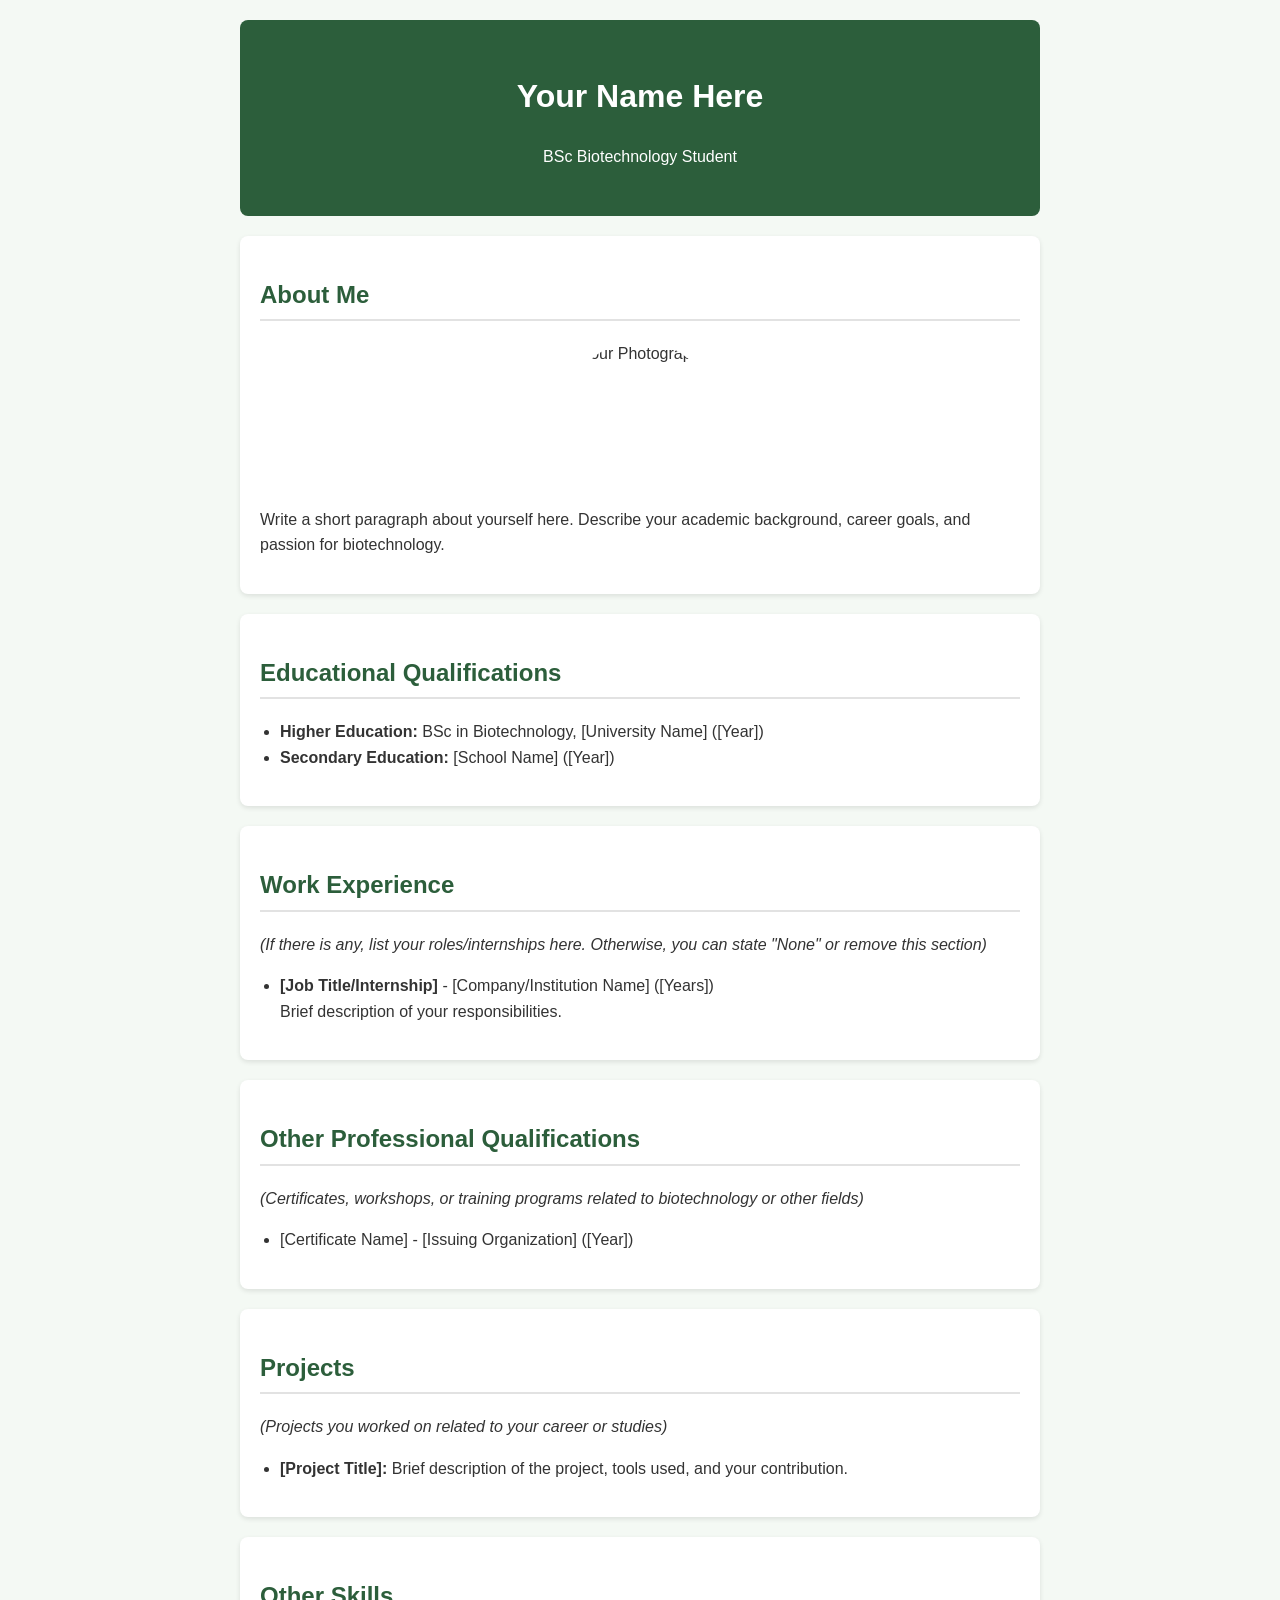
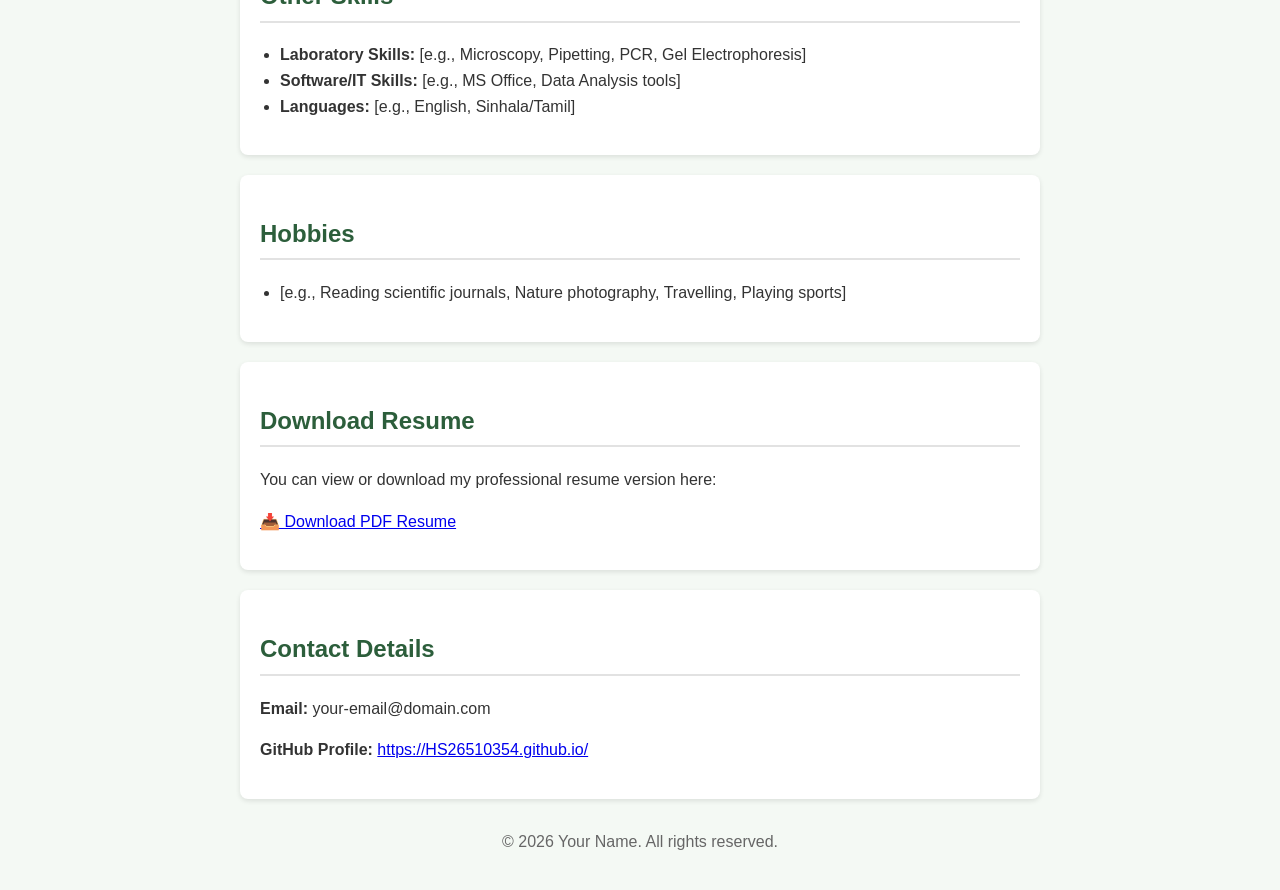
==== index 2 .html @ 44f52edd "Create index 2 .html" ====
<!DOCTYPE html>
<html lang="en">
<head>
    <meta charset="UTF-8">
    <meta name="viewport" content="width=device-width, initial-scale=1.0">
    <title>My E-Portfolio | BSc Biotechnology</title>
    <style>
        body {
            font-family: Arial, sans-serif;
            line-height: 1.6;
            color: #333;
            max-width: 800px;
            margin: 0 auto;
            padding: 20px;
            background-color: #f4f9f4;
        }
        header {
            background-color: #2c5e3b;
            color: white;
            padding: 30px;
            text-align: center;
            border-radius: 8px;
        }
        section {
            background: white;
            margin: 20px 0;
            padding: 20px;
            border-radius: 8px;
            box-shadow: 0 2px 5px rgba(0,0,0,0.1);
        }
        h2 {
            color: #2c5e3b;
            border-bottom: 2px solid #e2e2e2;
            padding-bottom: 5px;
        }
        .profile-img {
            width: 150px;
            height: 150px;
            border-radius: 50%;
            object-fit: cover;
            display: block;
            margin: 10px auto;
        }
        ul {
            padding-left: 20px;
        }
        .footer {
            text-align: center;
            margin-top: 30px;
            color: #666;
        }
    </style>
</head>
<body>

    <header>
        <h1>Your Name Here</h1>
        <p>BSc Biotechnology Student</p>
    </header>

    <section id="about">
        <h2>About Me</h2>
        <!-- ඔබේ ඡායාරූපය පහත රේඛාවෙන් එකතු කළ හැක (profile.jpg වෙනුවට ඔබේ පින්තූරයේ නම දමන්න) -->
        <img src="profile.jpg" alt="Your Photograph" class="profile-img">
        <p>Write a short paragraph about yourself here. Describe your academic background, career goals, and passion for biotechnology.</p>
    </section>

    <section id="education">
        <h2>Educational Qualifications</h2>
        <ul>
            <li><strong>Higher Education:</strong> BSc in Biotechnology, [University Name] ([Year])</li>
            <li><strong>Secondary Education:</strong> [School Name] ([Year])</li>
        </ul>
    </section>

    <section id="experience">
        <h2>Work Experience</h2>
        <p><em>(If there is any, list your roles/internships here. Otherwise, you can state "None" or remove this section)</em></p>
        <ul>
            <li><strong>[Job Title/Internship]</strong> - [Company/Institution Name] ([Years])<br>Brief description of your responsibilities.</li>
        </ul>
    </section>

    <section id="qualifications">
        <h2>Other Professional Qualifications</h2>
        <p><em>(Certificates, workshops, or training programs related to biotechnology or other fields)</em></p>
        <ul>
            <li>[Certificate Name] - [Issuing Organization] ([Year])</li>
        </ul>
    </section>

    <section id="projects">
        <h2>Projects</h2>
        <p><em>(Projects you worked on related to your career or studies)</em></p>
        <ul>
            <li><strong>[Project Title]:</strong> Brief description of the project, tools used, and your contribution.</li>
        </ul>
    </section>

    <section id="skills">
        <h2>Other Skills</h2>
        <ul>
            <li><strong>Laboratory Skills:</strong> [e.g., Microscopy, Pipetting, PCR, Gel Electrophoresis]</li>
            <li><strong>Software/IT Skills:</strong> [e.g., MS Office, Data Analysis tools]</li>
            <li><strong>Languages:</strong> [e.g., English, Sinhala/Tamil]</li>
        </ul>
    </section>

    <section id="hobbies">
        <h2>Hobbies</h2>
        <ul>
            <li>[e.g., Reading scientific journals, Nature photography, Travelling, Playing sports]</li>
        </ul>
    </section>

    <section id="resume">
        <h2>Download Resume</h2>
        <p>You can view or download my professional resume version here:</p>
        <p><a href="your-resume.pdf" target="_blank">📥 Download PDF Resume</a></p>
    </section>

    <section id="contact">
        <h2>Contact Details</h2>
        <p><strong>Email:</strong> your-email@domain.com</p>
        <p><strong>GitHub Profile:</strong> <a href="https://HS26510354.github.io/">https://HS26510354.github.io/</a></p>
    </section>

    <div class="footer">
        <p>&copy; 2026 Your Name. All rights reserved.</p>
    </div>

</body>
</html>
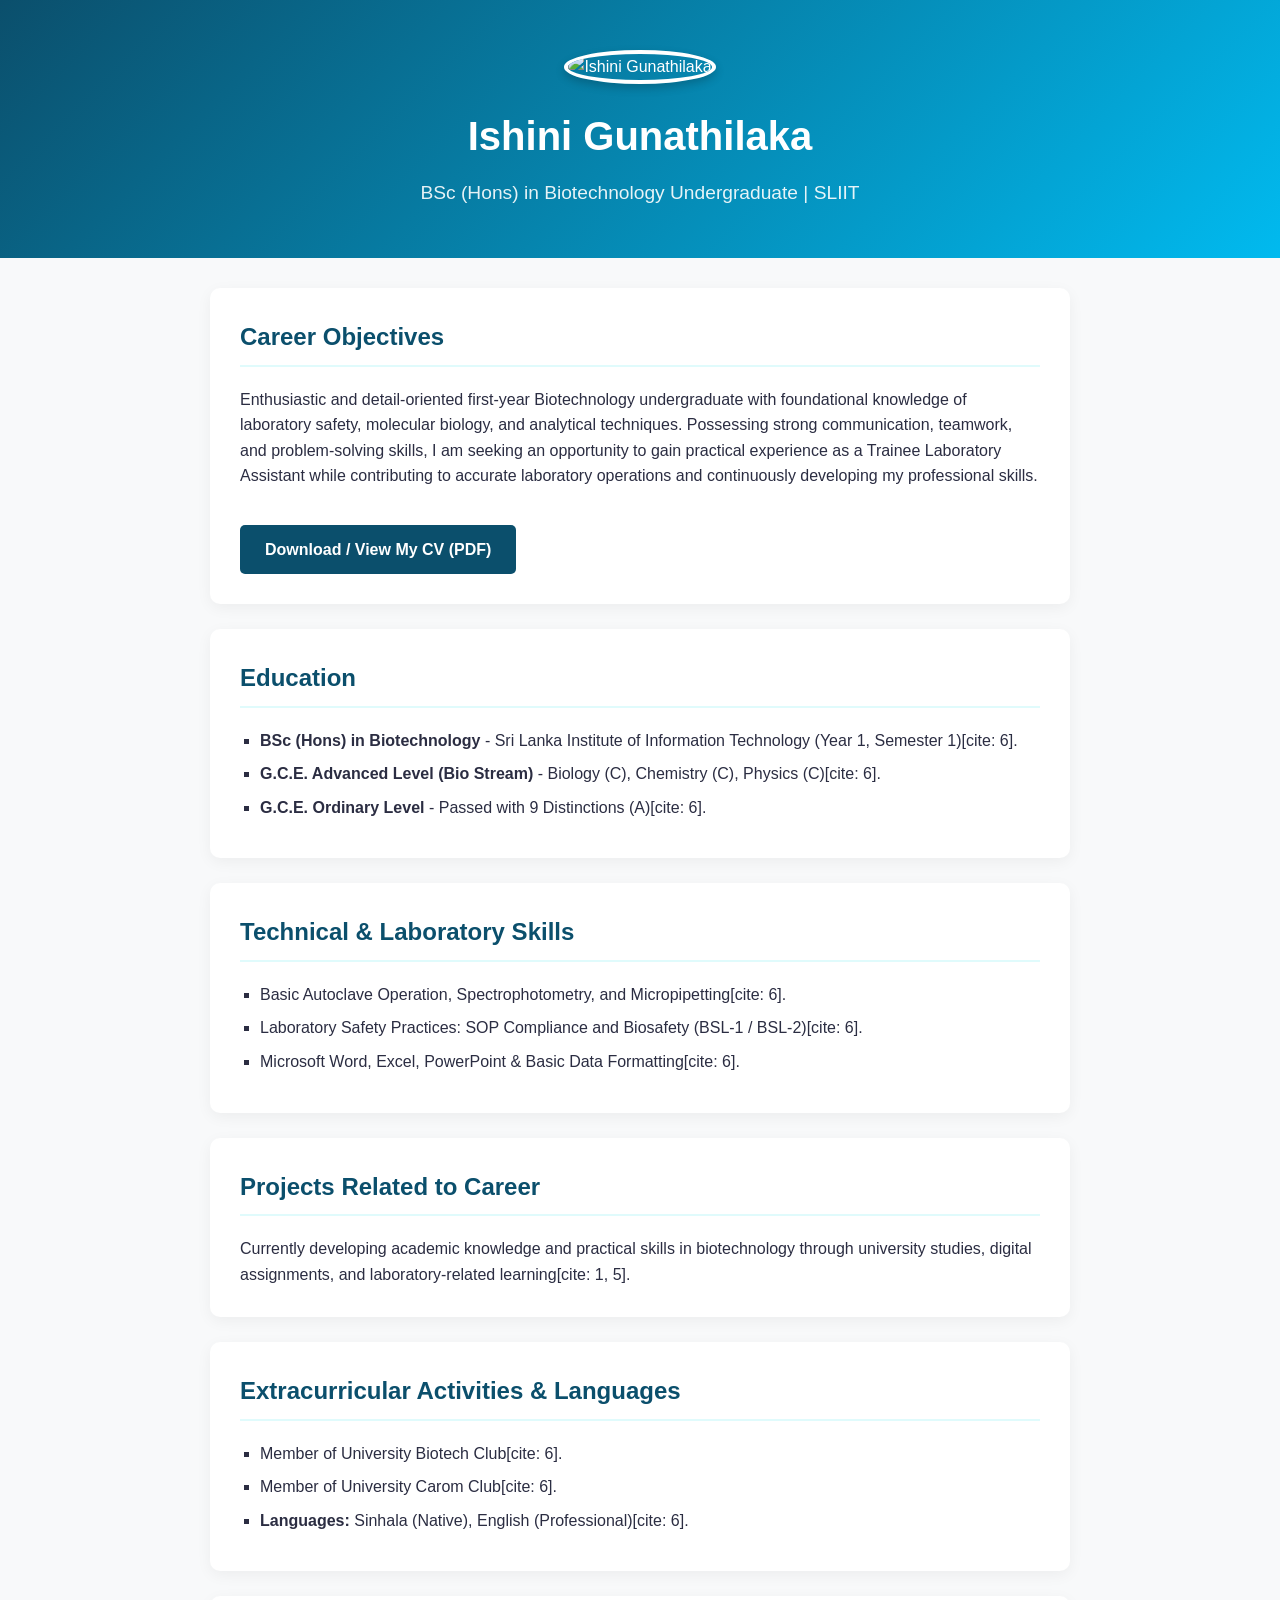
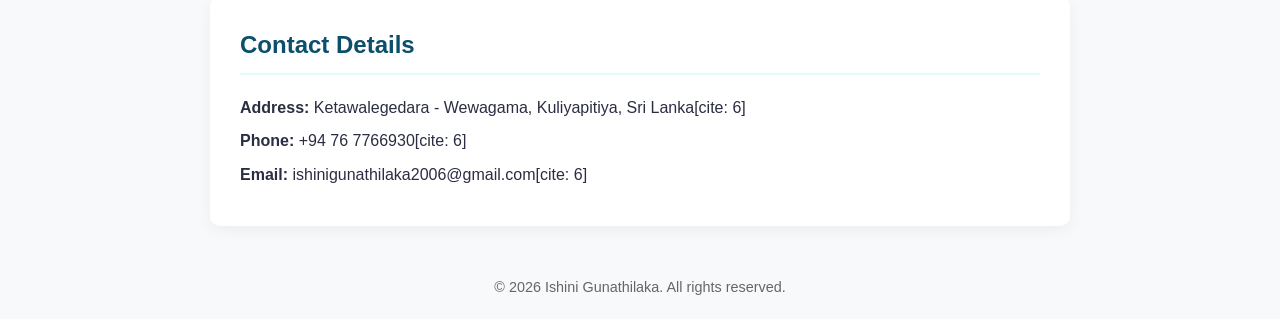
==== commit eabfa1c5: "Revise E-Portfolio content and styling Updated the title and header information, added new sections " ====
--- a/index 2 .html
+++ b/index 2 .html
@@ -3,131 +3,167 @@
 <head>
     <meta charset="UTF-8">
     <meta name="viewport" content="width=device-width, initial-scale=1.0">
-    <title>My E-Portfolio | BSc Biotechnology</title>
+    <title>Ishini Gunathilaka - E-Portfolio</title>
     <style>
+        :root {
+            --primary-color: #0b4f6c;
+            --secondary-color: #01baef;
+            --dark-color: #2b2d42;
+            --light-color: #f8f9fa;
+            --accent-color: #e0fbfc;
+        }
+        * {
+            margin: 0;
+            padding: 0;
+            box-sizing: border-box;
+            font-family: 'Segoe UI', Tahoma, Geneva, Verdana, sans-serif;
+        }
         body {
-            font-family: Arial, sans-serif;
+            background-color: var(--light-color);
+            color: var(--dark-color);
             line-height: 1.6;
-            color: #333;
-            max-width: 800px;
-            margin: 0 auto;
-            padding: 20px;
-            background-color: #f4f9f4;
         }
         header {
-            background-color: #2c5e3b;
+            background: linear-gradient(135deg, var(--primary-color), var(--secondary-color));
             color: white;
-            padding: 30px;
             text-align: center;
-            border-radius: 8px;
-        }
-        section {
-            background: white;
-            margin: 20px 0;
-            padding: 20px;
-            border-radius: 8px;
-            box-shadow: 0 2px 5px rgba(0,0,0,0.1);
-        }
-        h2 {
-            color: #2c5e3b;
-            border-bottom: 2px solid #e2e2e2;
-            padding-bottom: 5px;
+            padding: 50px 20px;
         }
         .profile-img {
             width: 150px;
             height: 150px;
             border-radius: 50%;
             object-fit: cover;
-            display: block;
-            margin: 10px auto;
+            border: 4px solid white;
+            box-shadow: 0 4px 10px rgba(0,0,0,0.2);
+            margin-bottom: 20px;
+        }
+        header h1 {
+            font-size: 2.5rem;
+            margin-bottom: 10px;
+        }
+        header p {
+            font-size: 1.2rem;
+            opacity: 0.9;
+        }
+        .container {
+            max-width: 900px;
+            margin: 30px auto;
+            padding: 0 20px;
+        }
+        section {
+            background: white;
+            margin-bottom: 25px;
+            padding: 30px;
+            border-radius: 10px;
+            box-shadow: 0 4px 15px rgba(0,0,0,0.05);
+        }
+        h2 {
+            color: var(--primary-color);
+            border-bottom: 2px solid var(--accent-color);
+            padding-bottom: 8px;
+            margin-bottom: 20px;
+            font-size: 1.5rem;
+        }
+        .btn {
+            display: inline-block;
+            padding: 12px 25px;
+            background-color: var(--primary-color);
+            color: white;
+            text-decoration: none;
+            border-radius: 5px;
+            font-weight: bold;
+            transition: background 0.3s ease;
+            margin-top: 10px;
+        }
+        .btn:hover {
+            background-color: var(--secondary-color);
         }
         ul {
-            padding-left: 20px;
+            list-style-type: square;
+            margin-left: 20px;
         }
-        .footer {
+        li {
+            margin-bottom: 8px;
+        }
+        .contact-info p {
+            margin-bottom: 8px;
+        }
+        footer {
             text-align: center;
-            margin-top: 30px;
+            padding: 20px;
             color: #666;
+            font-size: 0.9rem;
         }
     </style>
 </head>
 <body>
 
     <header>
-        <h1>Your Name Here</h1>
-        <p>BSc Biotechnology Student</p>
+        <img src="profile.jpg" alt="Ishini Gunathilaka" class="profile-img">
+        <h1>Ishini Gunathilaka</h1>
+        <p>BSc (Hons) in Biotechnology Undergraduate | SLIIT</p>
     </header>
 
-    <section id="about">
-        <h2>About Me</h2>
-        <!-- ඔබේ ඡායාරූපය පහත රේඛාවෙන් එකතු කළ හැක (profile.jpg වෙනුවට ඔබේ පින්තූරයේ නම දමන්න) -->
-        <img src="profile.jpg" alt="Your Photograph" class="profile-img">
-        <p>Write a short paragraph about yourself here. Describe your academic background, career goals, and passion for biotechnology.</p>
-    </section>
+    <div class="container">
+        
+        <!-- Career Objective -->
+        <section>
+            <h2>Career Objectives</h2>
+            <p>Enthusiastic and detail-oriented first-year Biotechnology undergraduate with foundational knowledge of laboratory safety, molecular biology, and analytical techniques. Possessing strong communication, teamwork, and problem-solving skills, I am seeking an opportunity to gain practical experience as a Trainee Laboratory Assistant while contributing to accurate laboratory operations and continuously developing my professional skills.</p>
+            <br>
+            <a href="Ishini_CV.pdf" target="_blank" download class="btn">Download / View My CV (PDF)</a>
+        </section>
 
-    <section id="education">
-        <h2>Educational Qualifications</h2>
-        <ul>
-            <li><strong>Higher Education:</strong> BSc in Biotechnology, [University Name] ([Year])</li>
-            <li><strong>Secondary Education:</strong> [School Name] ([Year])</li>
-        </ul>
-    </section>
+        <!-- Education -->
+        <section>
+            <h2>Education</h2>
+            <ul>
+                <li><strong>BSc (Hons) in Biotechnology</strong> - Sri Lanka Institute of Information Technology (Year 1, Semester 1)[cite: 6].</li>
+                <li><strong>G.C.E. Advanced Level (Bio Stream)</strong> - Biology (C), Chemistry (C), Physics (C)[cite: 6].</li>
+                <li><strong>G.C.E. Ordinary Level</strong> - Passed with 9 Distinctions (A)[cite: 6].</li>
+            </ul>
+        </section>
 
-    <section id="experience">
-        <h2>Work Experience</h2>
-        <p><em>(If there is any, list your roles/internships here. Otherwise, you can state "None" or remove this section)</em></p>
-        <ul>
-            <li><strong>[Job Title/Internship]</strong> - [Company/Institution Name] ([Years])<br>Brief description of your responsibilities.</li>
-        </ul>
-    </section>
+        <!-- Technical and Laboratory Skills -->
+        <section>
+            <h2>Technical & Laboratory Skills</h2>
+            <ul>
+                <li>Basic Autoclave Operation, Spectrophotometry, and Micropipetting[cite: 6].</li>
+                <li>Laboratory Safety Practices: SOP Compliance and Biosafety (BSL-1 / BSL-2)[cite: 6].</li>
+                <li>Microsoft Word, Excel, PowerPoint & Basic Data Formatting[cite: 6].</li>
+            </ul>
+        </section>
 
-    <section id="qualifications">
-        <h2>Other Professional Qualifications</h2>
-        <p><em>(Certificates, workshops, or training programs related to biotechnology or other fields)</em></p>
-        <ul>
-            <li>[Certificate Name] - [Issuing Organization] ([Year])</li>
-        </ul>
-    </section>
+        <!-- Projects & Career Focus -->
+        <section>
+            <h2>Projects Related to Career</h2>
+            <p>Currently developing academic knowledge and practical skills in biotechnology through university studies, digital assignments, and laboratory-related learning[cite: 1, 5].</p>
+        </section>
 
-    <section id="projects">
-        <h2>Projects</h2>
-        <p><em>(Projects you worked on related to your career or studies)</em></p>
-        <ul>
-            <li><strong>[Project Title]:</strong> Brief description of the project, tools used, and your contribution.</li>
-        </ul>
-    </section>
+        <!-- Extracurricular Activities & Languages -->
+        <section>
+            <h2>Extracurricular Activities & Languages</h2>
+            <ul>
+                <li>Member of University Biotech Club[cite: 6].</li>
+                <li>Member of University Carom Club[cite: 6].</li>
+                <li><strong>Languages:</strong> Sinhala (Native), English (Professional)[cite: 6].</li>
+            </ul>
+        </section>
 
-    <section id="skills">
-        <h2>Other Skills</h2>
-        <ul>
-            <li><strong>Laboratory Skills:</strong> [e.g., Microscopy, Pipetting, PCR, Gel Electrophoresis]</li>
-            <li><strong>Software/IT Skills:</strong> [e.g., MS Office, Data Analysis tools]</li>
-            <li><strong>Languages:</strong> [e.g., English, Sinhala/Tamil]</li>
-        </ul>
-    </section>
+        <!-- Contact Details -->
+        <section class="contact-info">
+            <h2>Contact Details</h2>
+            <p><strong>Address:</strong> Ketawalegedara - Wewagama, Kuliyapitiya, Sri Lanka[cite: 6]</p>
+            <p><strong>Phone:</strong> +94 76 7766930[cite: 6]</p>
+            <p><strong>Email:</strong> ishinigunathilaka2006@gmail.com[cite: 6]</p>
+        </section>
 
-    <section id="hobbies">
-        <h2>Hobbies</h2>
-        <ul>
-            <li>[e.g., Reading scientific journals, Nature photography, Travelling, Playing sports]</li>
-        </ul>
-    </section>
+    </div>
 
-    <section id="resume">
-        <h2>Download Resume</h2>
-        <p>You can view or download my professional resume version here:</p>
-        <p><a href="your-resume.pdf" target="_blank">📥 Download PDF Resume</a></p>
-    </section>
-
-    <section id="contact">
-        <h2>Contact Details</h2>
-        <p><strong>Email:</strong> your-email@domain.com</p>
-        <p><strong>GitHub Profile:</strong> <a href="https://HS26510354.github.io/">https://HS26510354.github.io/</a></p>
-    </section>
-
-    <div class="footer">
-        <p>&copy; 2026 Your Name. All rights reserved.</p>
-    </div>
+    <footer>
+        <p>&copy; 2026 Ishini Gunathilaka. All rights reserved.</p>
+    </footer>
 
 </body>
 </html>
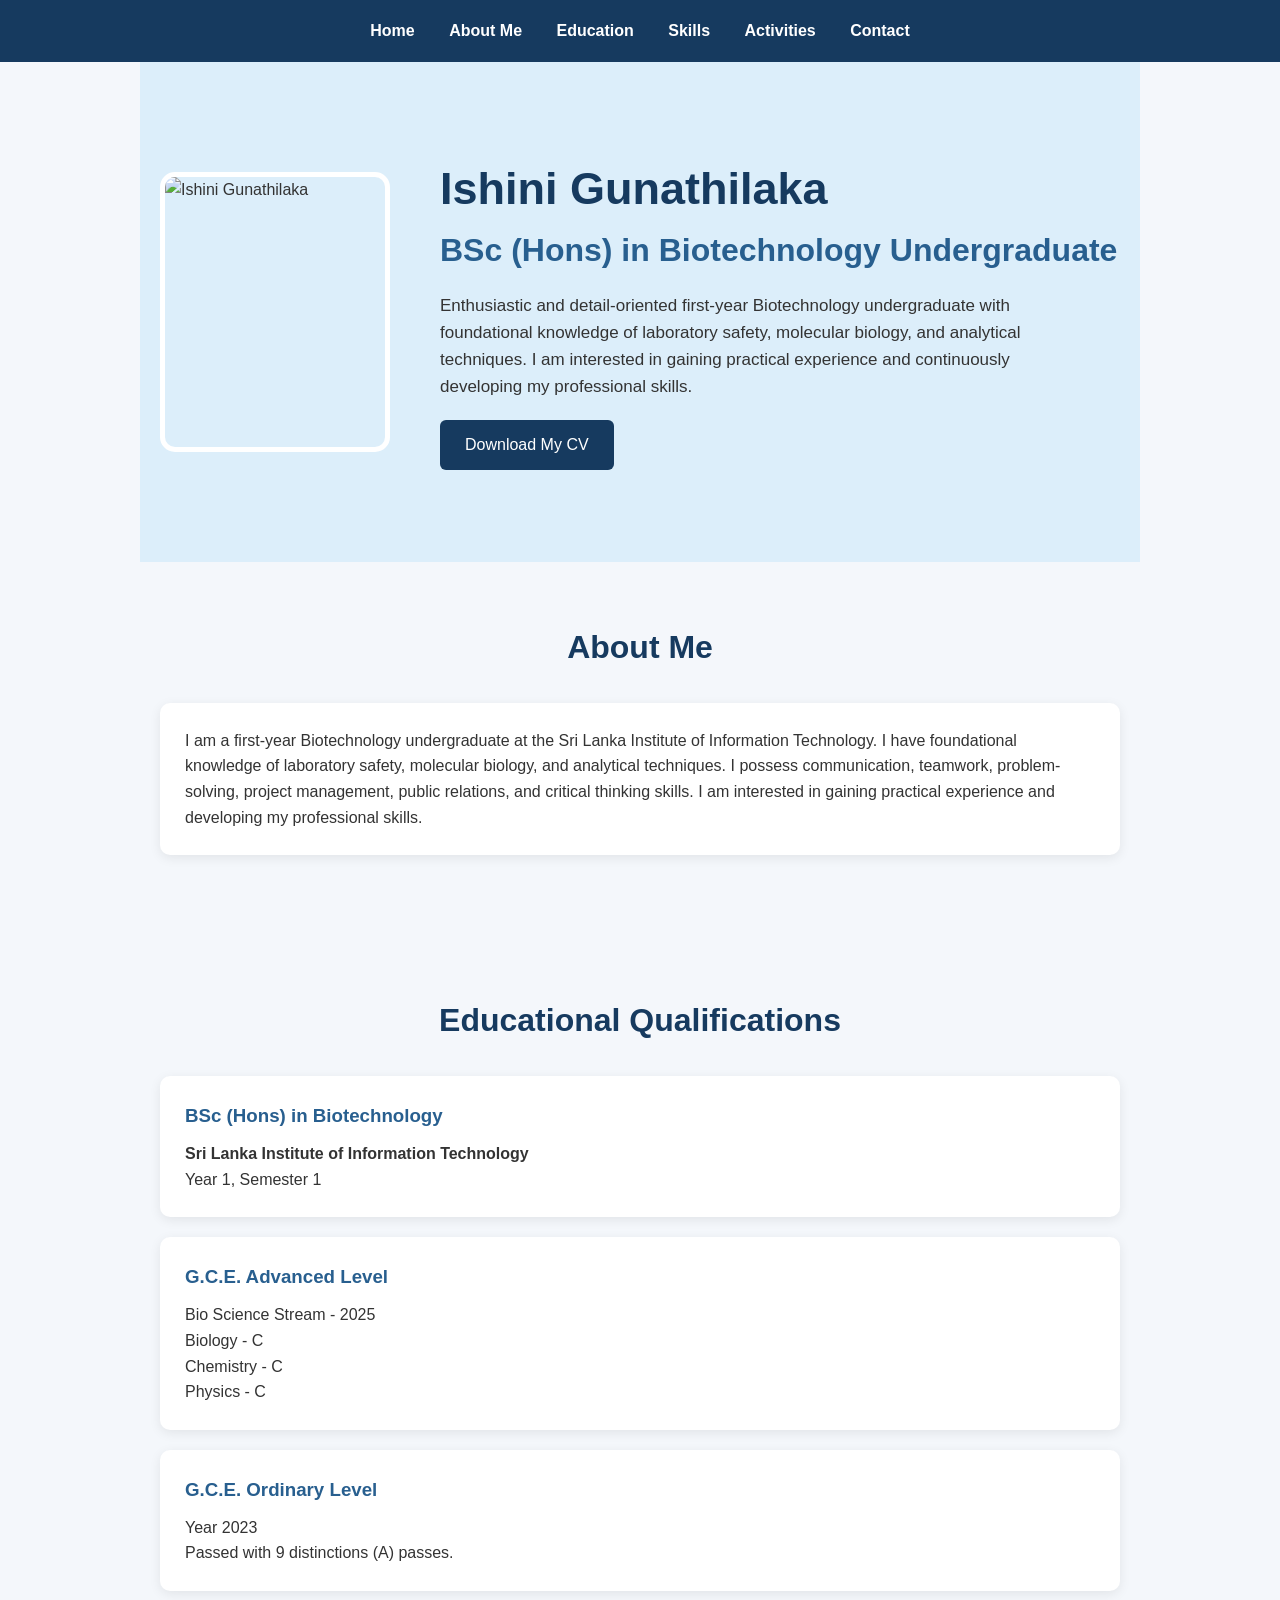
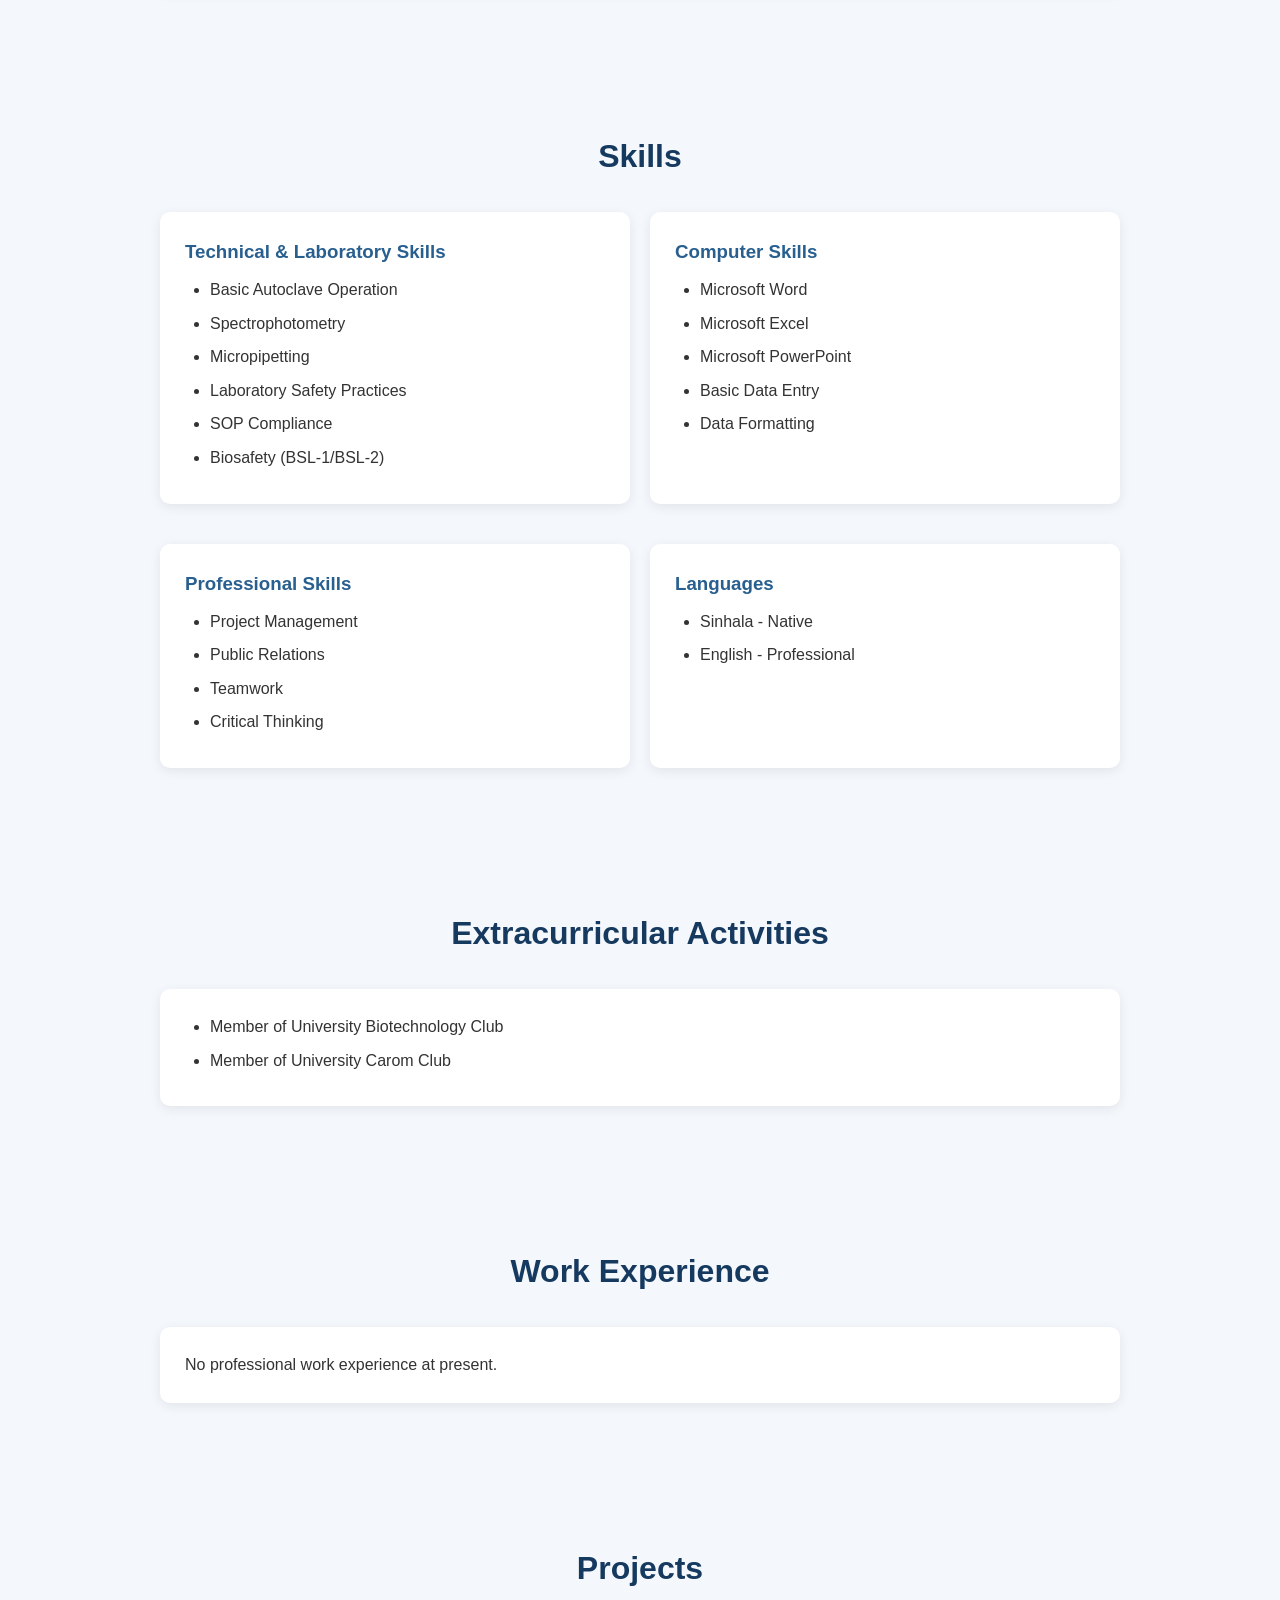
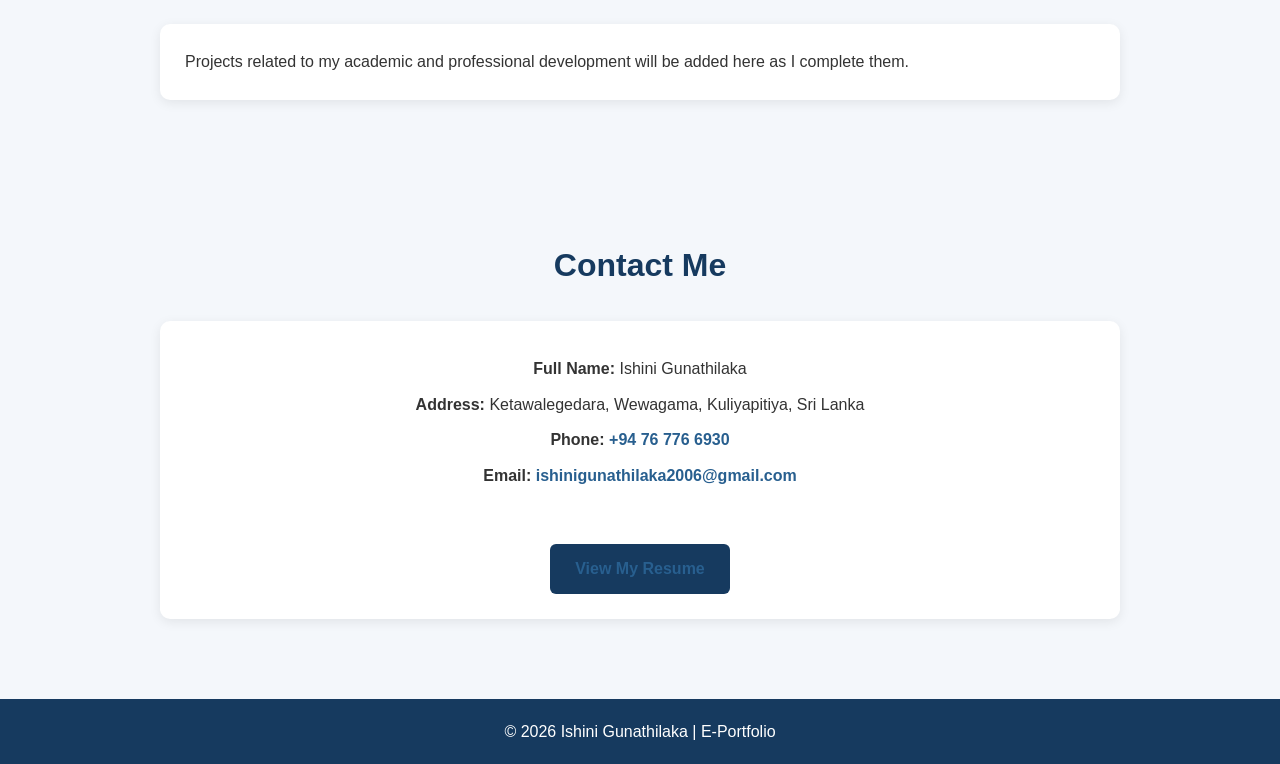
==== commit cae8dcdb: "Update index 2 .html" ====
--- a/index 2 .html
+++ b/index 2 .html
@@ -1,169 +1,622 @@
 <!DOCTYPE html>
 <html lang="en">
+
 <head>
     <meta charset="UTF-8">
     <meta name="viewport" content="width=device-width, initial-scale=1.0">
-    <title>Ishini Gunathilaka - E-Portfolio</title>
+
+    <title>Ishini Gunathilaka | E-Portfolio</title>
+
     <style>
-        :root {
-            --primary-color: #0b4f6c;
-            --secondary-color: #01baef;
-            --dark-color: #2b2d42;
-            --light-color: #f8f9fa;
-            --accent-color: #e0fbfc;
-        }
+
         * {
             margin: 0;
             padding: 0;
             box-sizing: border-box;
-            font-family: 'Segoe UI', Tahoma, Geneva, Verdana, sans-serif;
-        }
+            font-family: Arial, sans-serif;
+        }
+
+        html {
+            scroll-behavior: smooth;
+        }
+
         body {
-            background-color: var(--light-color);
-            color: var(--dark-color);
+            background-color: #f4f7fb;
+            color: #333;
             line-height: 1.6;
         }
-        header {
-            background: linear-gradient(135deg, var(--primary-color), var(--secondary-color));
+
+        /* Navigation Bar */
+
+        nav {
+            background-color: #163a5f;
+            padding: 18px;
+            text-align: center;
+            position: sticky;
+            top: 0;
+        }
+
+        nav a {
+            color: white;
+            text-decoration: none;
+            margin: 0 15px;
+            font-weight: bold;
+        }
+
+        nav a:hover {
+            color: #9ed8ff;
+        }
+
+        /* Home Section */
+
+        #home {
+            background-color: #dceefa;
+            min-height: 500px;
+            display: flex;
+            justify-content: center;
+            align-items: center;
+            padding: 50px 20px;
+        }
+
+        .home-container {
+            max-width: 1000px;
+            width: 100%;
+            display: flex;
+            align-items: center;
+            gap: 50px;
+        }
+
+        .profile-image {
+            width: 230px;
+            height: 280px;
+            object-fit: cover;
+            border-radius: 15px;
+            border: 5px solid white;
+        }
+
+        .home-text h1 {
+            font-size: 45px;
+            color: #163a5f;
+        }
+
+        .home-text h2 {
+            color: #285f8f;
+            margin-bottom: 15px;
+        }
+
+        .home-text p {
+            font-size: 17px;
+            max-width: 600px;
+        }
+
+        .cv-button {
+            display: inline-block;
+            margin-top: 20px;
+            padding: 12px 25px;
+            background-color: #163a5f;
+            color: white;
+            text-decoration: none;
+            border-radius: 6px;
+        }
+
+        .cv-button:hover {
+            background-color: #285f8f;
+        }
+
+        /* Common Sections */
+
+        section {
+            max-width: 1000px;
+            margin: auto;
+            padding: 60px 20px;
+        }
+
+        section h2 {
+            text-align: center;
+            color: #163a5f;
+            font-size: 32px;
+            margin-bottom: 30px;
+        }
+
+        .card {
+            background-color: white;
+            padding: 25px;
+            margin-bottom: 20px;
+            border-radius: 10px;
+            box-shadow: 0 3px 12px rgba(0,0,0,0.08);
+        }
+
+        .card h3 {
+            color: #285f8f;
+            margin-bottom: 10px;
+        }
+
+        /* Skills */
+
+        .skills-container {
+            display: grid;
+            grid-template-columns: 1fr 1fr;
+            gap: 20px;
+        }
+
+        ul {
+            padding-left: 25px;
+        }
+
+        li {
+            margin-bottom: 8px;
+        }
+
+        /* Contact */
+
+        .contact {
+            text-align: center;
+        }
+
+        .contact p {
+            margin: 10px;
+        }
+
+        .contact a {
+            color: #285f8f;
+            text-decoration: none;
+            font-weight: bold;
+        }
+
+        /* Footer */
+
+        footer {
+            background-color: #163a5f;
             color: white;
             text-align: center;
-            padding: 50px 20px;
-        }
-        .profile-img {
-            width: 150px;
-            height: 150px;
-            border-radius: 50%;
-            object-fit: cover;
-            border: 4px solid white;
-            box-shadow: 0 4px 10px rgba(0,0,0,0.2);
-            margin-bottom: 20px;
-        }
-        header h1 {
-            font-size: 2.5rem;
-            margin-bottom: 10px;
-        }
-        header p {
-            font-size: 1.2rem;
-            opacity: 0.9;
-        }
-        .container {
-            max-width: 900px;
-            margin: 30px auto;
-            padding: 0 20px;
-        }
-        section {
-            background: white;
-            margin-bottom: 25px;
-            padding: 30px;
-            border-radius: 10px;
-            box-shadow: 0 4px 15px rgba(0,0,0,0.05);
-        }
-        h2 {
-            color: var(--primary-color);
-            border-bottom: 2px solid var(--accent-color);
-            padding-bottom: 8px;
-            margin-bottom: 20px;
-            font-size: 1.5rem;
-        }
-        .btn {
-            display: inline-block;
-            padding: 12px 25px;
-            background-color: var(--primary-color);
-            color: white;
-            text-decoration: none;
-            border-radius: 5px;
-            font-weight: bold;
-            transition: background 0.3s ease;
-            margin-top: 10px;
-        }
-        .btn:hover {
-            background-color: var(--secondary-color);
-        }
-        ul {
-            list-style-type: square;
-            margin-left: 20px;
-        }
-        li {
-            margin-bottom: 8px;
-        }
-        .contact-info p {
-            margin-bottom: 8px;
-        }
-        footer {
-            text-align: center;
             padding: 20px;
-            color: #666;
-            font-size: 0.9rem;
-        }
+        }
+
+        /* Mobile */
+
+        @media screen and (max-width: 700px) {
+
+            .home-container {
+                flex-direction: column;
+                text-align: center;
+            }
+
+            .home-text h1 {
+                font-size: 35px;
+            }
+
+            .skills-container {
+                grid-template-columns: 1fr;
+            }
+
+            nav a {
+                display: inline-block;
+                margin: 5px;
+            }
+        }
+
     </style>
 </head>
+
+
 <body>
 
-    <header>
-        <img src="profile.jpg" alt="Ishini Gunathilaka" class="profile-img">
-        <h1>Ishini Gunathilaka</h1>
-        <p>BSc (Hons) in Biotechnology Undergraduate | SLIIT</p>
-    </header>
-
-    <div class="container">
-        
-        <!-- Career Objective -->
-        <section>
-            <h2>Career Objectives</h2>
-            <p>Enthusiastic and detail-oriented first-year Biotechnology undergraduate with foundational knowledge of laboratory safety, molecular biology, and analytical techniques. Possessing strong communication, teamwork, and problem-solving skills, I am seeking an opportunity to gain practical experience as a Trainee Laboratory Assistant while contributing to accurate laboratory operations and continuously developing my professional skills.</p>
+
+    <!-- Navigation -->
+
+    <nav>
+
+        <a href="#home">Home</a>
+
+        <a href="#about">About Me</a>
+
+        <a href="#education">Education</a>
+
+        <a href="#skills">Skills</a>
+
+        <a href="#activities">Activities</a>
+
+        <a href="#contact">Contact</a>
+
+    </nav>
+
+
+
+    <!-- Home -->
+
+    <section id="home">
+
+        <div class="home-container">
+
+            <img src="profile.jpg"
+                 alt="Ishini Gunathilaka"
+                 class="profile-image">
+
+
+            <div class="home-text">
+
+                <h1>Ishini Gunathilaka</h1>
+
+                <h2>BSc (Hons) in Biotechnology Undergraduate</h2>
+
+                <p>
+                    Enthusiastic and detail-oriented first-year Biotechnology
+                    undergraduate with foundational knowledge of laboratory
+                    safety, molecular biology, and analytical techniques.
+                    I am interested in gaining practical experience and
+                    continuously developing my professional skills.
+                </p>
+
+
+                <a href="Ishini_Gunathilaka_CV.pdf"
+                   class="cv-button"
+                   target="_blank">
+
+                    Download My CV
+
+                </a>
+
+            </div>
+
+        </div>
+
+    </section>
+
+
+
+    <!-- About Me -->
+
+    <section id="about">
+
+        <h2>About Me</h2>
+
+        <div class="card">
+
+            <p>
+                I am a first-year Biotechnology undergraduate at the
+                Sri Lanka Institute of Information Technology. I have
+                foundational knowledge of laboratory safety, molecular
+                biology, and analytical techniques.
+
+                I possess communication, teamwork, problem-solving,
+                project management, public relations, and critical
+                thinking skills. I am interested in gaining practical
+                experience and developing my professional skills.
+            </p>
+
+        </div>
+
+    </section>
+
+
+
+    <!-- Education -->
+
+    <section id="education">
+
+        <h2>Educational Qualifications</h2>
+
+
+        <div class="card">
+
+            <h3>BSc (Hons) in Biotechnology</h3>
+
+            <p>
+                <strong>
+                    Sri Lanka Institute of Information Technology
+                </strong>
+            </p>
+
+            <p>
+                Year 1, Semester 1
+            </p>
+
+        </div>
+
+
+        <div class="card">
+
+            <h3>G.C.E. Advanced Level</h3>
+
+            <p>
+                Bio Science Stream - 2025
+            </p>
+
+            <p>
+                Biology - C
+                <br>
+                Chemistry - C
+                <br>
+                Physics - C
+            </p>
+
+        </div>
+
+
+        <div class="card">
+
+            <h3>G.C.E. Ordinary Level</h3>
+
+            <p>
+                Year 2023
+            </p>
+
+            <p>
+                Passed with 9 distinctions (A) passes.
+            </p>
+
+        </div>
+
+    </section>
+
+
+
+    <!-- Skills -->
+
+    <section id="skills">
+
+        <h2>Skills</h2>
+
+
+        <div class="skills-container">
+
+
+            <div class="card">
+
+                <h3>Technical & Laboratory Skills</h3>
+
+                <ul>
+
+                    <li>
+                        Basic Autoclave Operation
+                    </li>
+
+                    <li>
+                        Spectrophotometry
+                    </li>
+
+                    <li>
+                        Micropipetting
+                    </li>
+
+                    <li>
+                        Laboratory Safety Practices
+                    </li>
+
+                    <li>
+                        SOP Compliance
+                    </li>
+
+                    <li>
+                        Biosafety (BSL-1/BSL-2)
+                    </li>
+
+                </ul>
+
+            </div>
+
+
+
+            <div class="card">
+
+                <h3>Computer Skills</h3>
+
+                <ul>
+
+                    <li>
+                        Microsoft Word
+                    </li>
+
+                    <li>
+                        Microsoft Excel
+                    </li>
+
+                    <li>
+                        Microsoft PowerPoint
+                    </li>
+
+                    <li>
+                        Basic Data Entry
+                    </li>
+
+                    <li>
+                        Data Formatting
+                    </li>
+
+                </ul>
+
+            </div>
+
+
+
+            <div class="card">
+
+                <h3>Professional Skills</h3>
+
+                <ul>
+
+                    <li>
+                        Project Management
+                    </li>
+
+                    <li>
+                        Public Relations
+                    </li>
+
+                    <li>
+                        Teamwork
+                    </li>
+
+                    <li>
+                        Critical Thinking
+                    </li>
+
+                </ul>
+
+            </div>
+
+
+
+            <div class="card">
+
+                <h3>Languages</h3>
+
+                <ul>
+
+                    <li>
+                        Sinhala - Native
+                    </li>
+
+                    <li>
+                        English - Professional
+                    </li>
+
+                </ul>
+
+            </div>
+
+        </div>
+
+    </section>
+
+
+
+    <!-- Extracurricular Activities -->
+
+    <section id="activities">
+
+        <h2>Extracurricular Activities</h2>
+
+
+        <div class="card">
+
+            <ul>
+
+                <li>
+                    Member of University Biotechnology Club
+                </li>
+
+                <li>
+                    Member of University Carom Club
+                </li>
+
+            </ul>
+
+        </div>
+
+    </section>
+
+
+
+    <!-- Work Experience -->
+
+    <section>
+
+        <h2>Work Experience</h2>
+
+        <div class="card">
+
+            <p>
+                No professional work experience at present.
+            </p>
+
+        </div>
+
+    </section>
+
+
+
+    <!-- Projects -->
+
+    <section>
+
+        <h2>Projects</h2>
+
+        <div class="card">
+
+            <p>
+                Projects related to my academic and professional
+                development will be added here as I complete them.
+            </p>
+
+        </div>
+
+    </section>
+
+
+
+    <!-- Contact -->
+
+    <section id="contact">
+
+        <h2>Contact Me</h2>
+
+
+        <div class="card contact">
+
+            <p>
+                <strong>Full Name:</strong>
+                Ishini Gunathilaka
+            </p>
+
+
+            <p>
+                <strong>Address:</strong>
+                Ketawalegedara, Wewagama,
+                Kuliyapitiya, Sri Lanka
+            </p>
+
+
+            <p>
+                <strong>Phone:</strong>
+
+                <a href="tel:+9476776930">
+                    +94 76 776 6930
+                </a>
+
+            </p>
+
+
+            <p>
+                <strong>Email:</strong>
+
+                <a href="mailto:ishinigunathilaka2006@gmail.com">
+
+                    ishinigunathilaka2006@gmail.com
+
+                </a>
+
+            </p>
+
+
             <br>
-            <a href="Ishini_CV.pdf" target="_blank" download class="btn">Download / View My CV (PDF)</a>
-        </section>
-
-        <!-- Education -->
-        <section>
-            <h2>Education</h2>
-            <ul>
-                <li><strong>BSc (Hons) in Biotechnology</strong> - Sri Lanka Institute of Information Technology (Year 1, Semester 1)[cite: 6].</li>
-                <li><strong>G.C.E. Advanced Level (Bio Stream)</strong> - Biology (C), Chemistry (C), Physics (C)[cite: 6].</li>
-                <li><strong>G.C.E. Ordinary Level</strong> - Passed with 9 Distinctions (A)[cite: 6].</li>
-            </ul>
-        </section>
-
-        <!-- Technical and Laboratory Skills -->
-        <section>
-            <h2>Technical & Laboratory Skills</h2>
-            <ul>
-                <li>Basic Autoclave Operation, Spectrophotometry, and Micropipetting[cite: 6].</li>
-                <li>Laboratory Safety Practices: SOP Compliance and Biosafety (BSL-1 / BSL-2)[cite: 6].</li>
-                <li>Microsoft Word, Excel, PowerPoint & Basic Data Formatting[cite: 6].</li>
-            </ul>
-        </section>
-
-        <!-- Projects & Career Focus -->
-        <section>
-            <h2>Projects Related to Career</h2>
-            <p>Currently developing academic knowledge and practical skills in biotechnology through university studies, digital assignments, and laboratory-related learning[cite: 1, 5].</p>
-        </section>
-
-        <!-- Extracurricular Activities & Languages -->
-        <section>
-            <h2>Extracurricular Activities & Languages</h2>
-            <ul>
-                <li>Member of University Biotech Club[cite: 6].</li>
-                <li>Member of University Carom Club[cite: 6].</li>
-                <li><strong>Languages:</strong> Sinhala (Native), English (Professional)[cite: 6].</li>
-            </ul>
-        </section>
-
-        <!-- Contact Details -->
-        <section class="contact-info">
-            <h2>Contact Details</h2>
-            <p><strong>Address:</strong> Ketawalegedara - Wewagama, Kuliyapitiya, Sri Lanka[cite: 6]</p>
-            <p><strong>Phone:</strong> +94 76 7766930[cite: 6]</p>
-            <p><strong>Email:</strong> ishinigunathilaka2006@gmail.com[cite: 6]</p>
-        </section>
-
-    </div>
+
+
+            <a href="Ishini_Gunathilaka_CV.pdf"
+               class="cv-button"
+               target="_blank">
+
+                View My Resume
+
+            </a>
+
+        </div>
+
+    </section>
+
+
+
+    <!-- Footer -->
 
     <footer>
-        <p>&copy; 2026 Ishini Gunathilaka. All rights reserved.</p>
+
+        <p>
+            © 2026 Ishini Gunathilaka | E-Portfolio
+        </p>
+
     </footer>
 
+
 </body>
+
 </html>
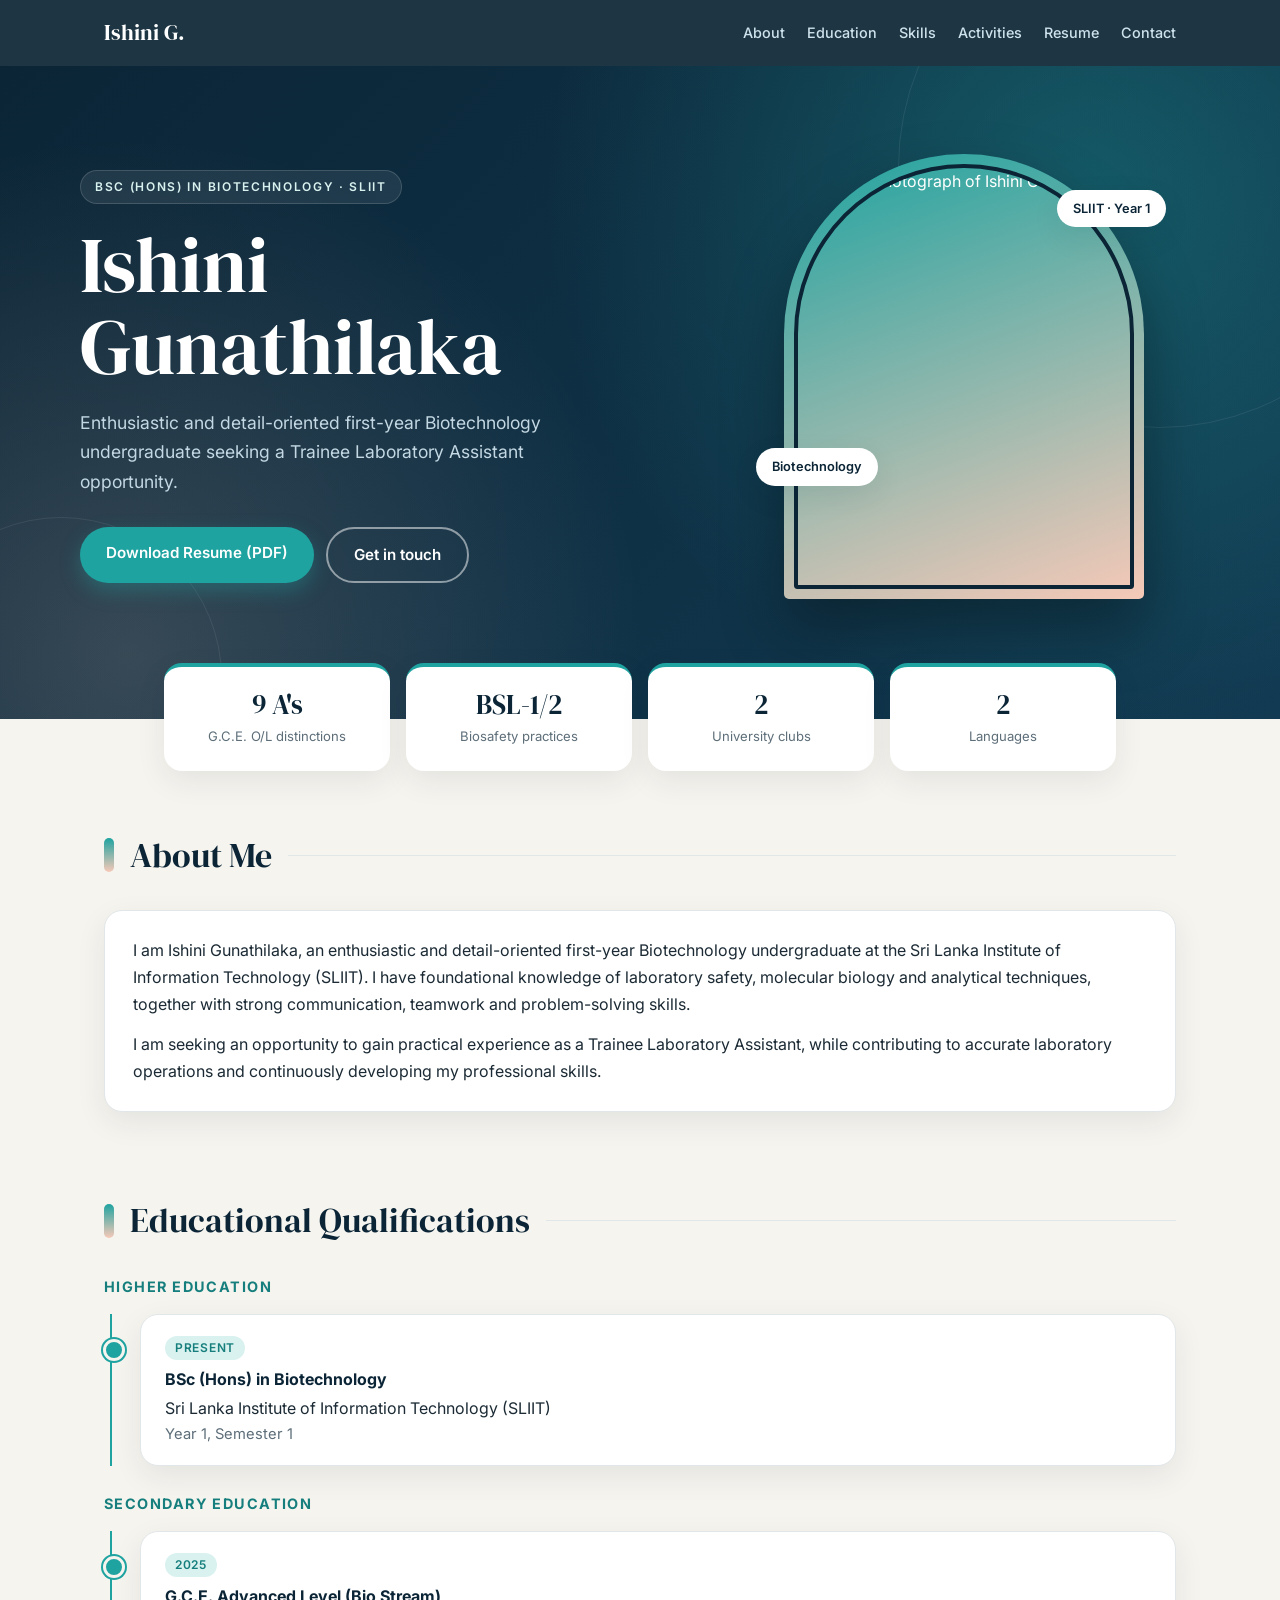
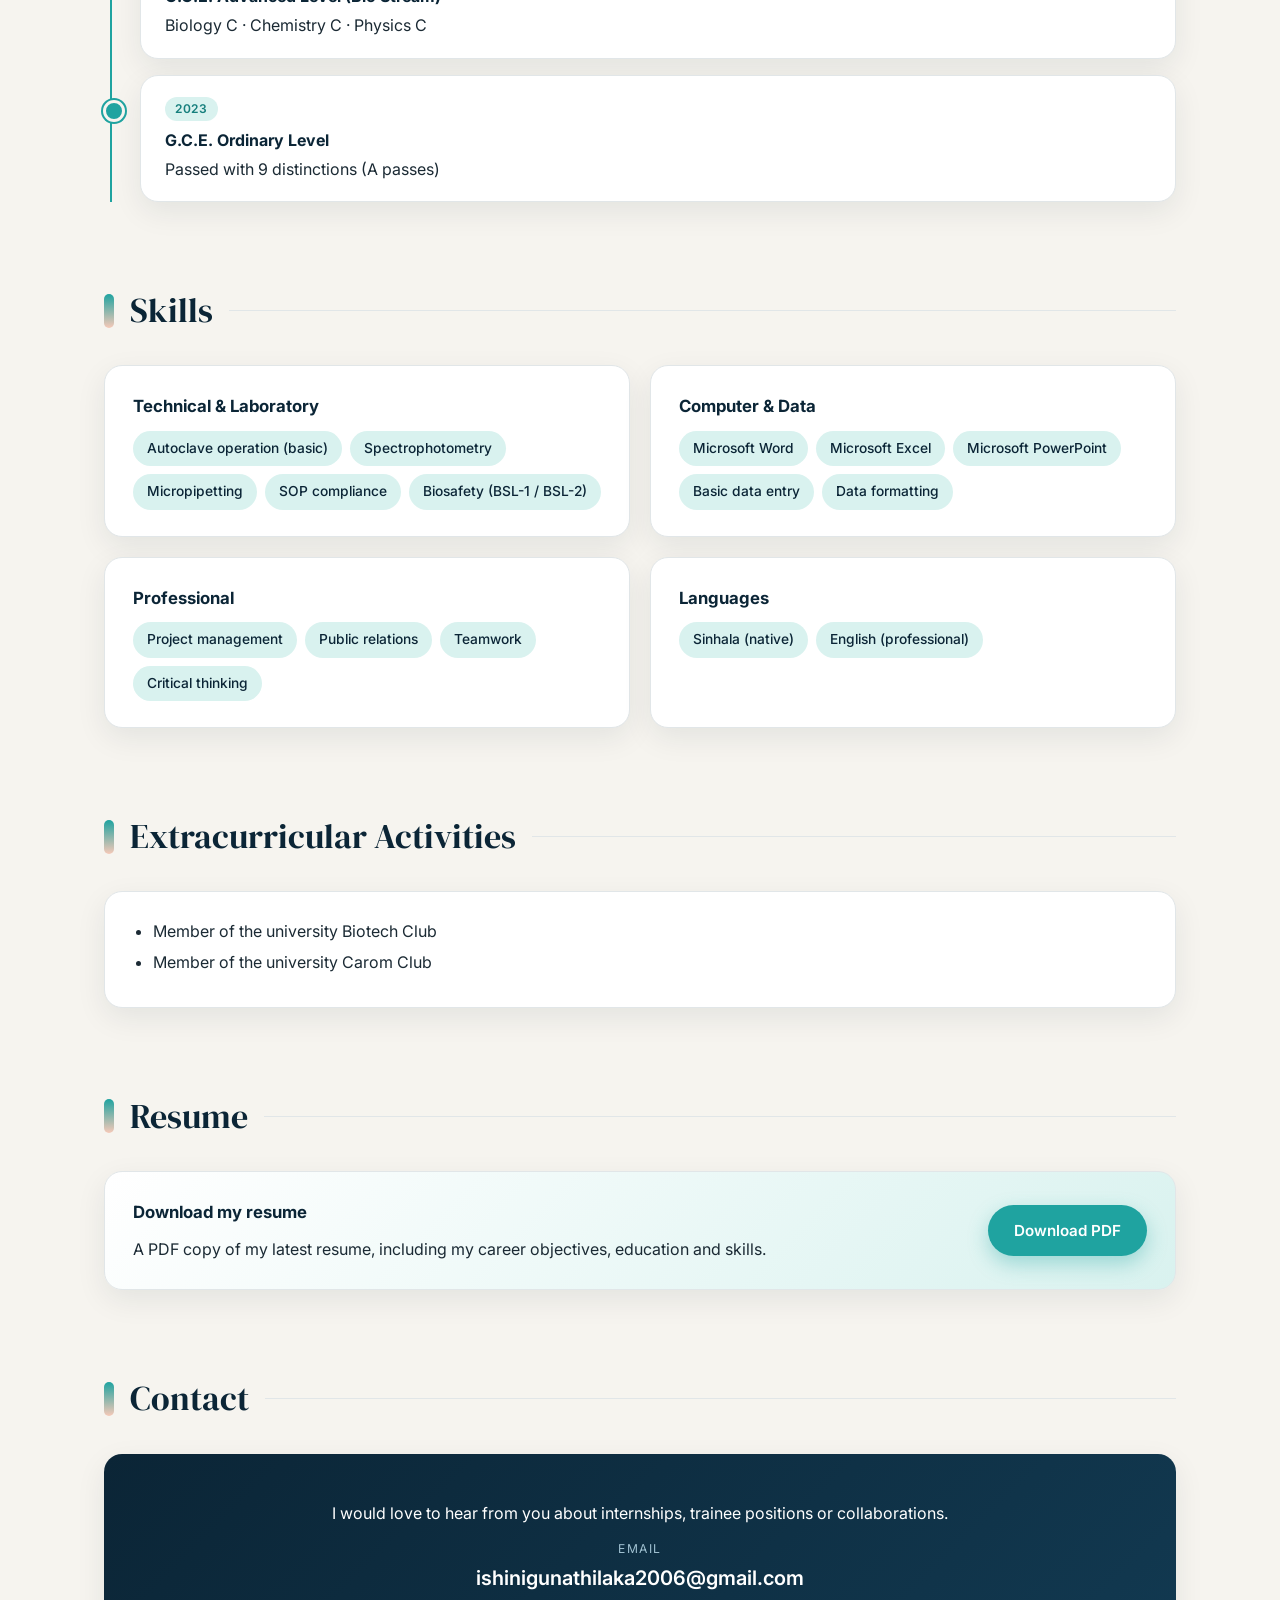
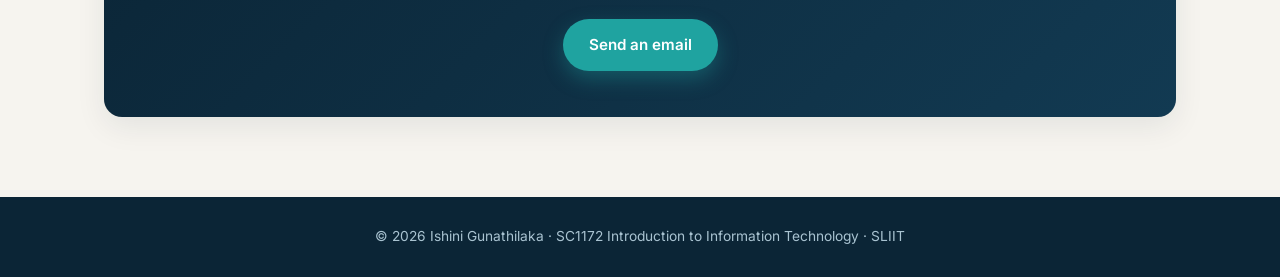
==== commit f78b9e66: "Update index 2 .html" ====
--- a/index 2 .html
+++ b/index 2 .html
@@ -1,622 +1,468 @@
 <!DOCTYPE html>
 <html lang="en">
-
 <head>
-    <meta charset="UTF-8">
-    <meta name="viewport" content="width=device-width, initial-scale=1.0">
-
-    <title>Ishini Gunathilaka | E-Portfolio</title>
-
-    <style>
-
-        * {
-            margin: 0;
-            padding: 0;
-            box-sizing: border-box;
-            font-family: Arial, sans-serif;
-        }
-
-        html {
-            scroll-behavior: smooth;
-        }
-
-        body {
-            background-color: #f4f7fb;
-            color: #333;
-            line-height: 1.6;
-        }
-
-        /* Navigation Bar */
-
-        nav {
-            background-color: #163a5f;
-            padding: 18px;
-            text-align: center;
-            position: sticky;
-            top: 0;
-        }
-
-        nav a {
-            color: white;
-            text-decoration: none;
-            margin: 0 15px;
-            font-weight: bold;
-        }
-
-        nav a:hover {
-            color: #9ed8ff;
-        }
-
-        /* Home Section */
-
-        #home {
-            background-color: #dceefa;
-            min-height: 500px;
-            display: flex;
-            justify-content: center;
-            align-items: center;
-            padding: 50px 20px;
-        }
-
-        .home-container {
-            max-width: 1000px;
-            width: 100%;
-            display: flex;
-            align-items: center;
-            gap: 50px;
-        }
-
-        .profile-image {
-            width: 230px;
-            height: 280px;
-            object-fit: cover;
-            border-radius: 15px;
-            border: 5px solid white;
-        }
-
-        .home-text h1 {
-            font-size: 45px;
-            color: #163a5f;
-        }
-
-        .home-text h2 {
-            color: #285f8f;
-            margin-bottom: 15px;
-        }
-
-        .home-text p {
-            font-size: 17px;
-            max-width: 600px;
-        }
-
-        .cv-button {
-            display: inline-block;
-            margin-top: 20px;
-            padding: 12px 25px;
-            background-color: #163a5f;
-            color: white;
-            text-decoration: none;
-            border-radius: 6px;
-        }
-
-        .cv-button:hover {
-            background-color: #285f8f;
-        }
-
-        /* Common Sections */
-
-        section {
-            max-width: 1000px;
-            margin: auto;
-            padding: 60px 20px;
-        }
-
-        section h2 {
-            text-align: center;
-            color: #163a5f;
-            font-size: 32px;
-            margin-bottom: 30px;
-        }
-
-        .card {
-            background-color: white;
-            padding: 25px;
-            margin-bottom: 20px;
-            border-radius: 10px;
-            box-shadow: 0 3px 12px rgba(0,0,0,0.08);
-        }
-
-        .card h3 {
-            color: #285f8f;
-            margin-bottom: 10px;
-        }
-
-        /* Skills */
-
-        .skills-container {
-            display: grid;
-            grid-template-columns: 1fr 1fr;
-            gap: 20px;
-        }
-
-        ul {
-            padding-left: 25px;
-        }
-
-        li {
-            margin-bottom: 8px;
-        }
-
-        /* Contact */
-
-        .contact {
-            text-align: center;
-        }
-
-        .contact p {
-            margin: 10px;
-        }
-
-        .contact a {
-            color: #285f8f;
-            text-decoration: none;
-            font-weight: bold;
-        }
-
-        /* Footer */
-
-        footer {
-            background-color: #163a5f;
-            color: white;
-            text-align: center;
-            padding: 20px;
-        }
-
-        /* Mobile */
-
-        @media screen and (max-width: 700px) {
-
-            .home-container {
-                flex-direction: column;
-                text-align: center;
-            }
-
-            .home-text h1 {
-                font-size: 35px;
-            }
-
-            .skills-container {
-                grid-template-columns: 1fr;
-            }
-
-            nav a {
-                display: inline-block;
-                margin: 5px;
-            }
-        }
-
-    </style>
+  <meta charset="UTF-8">
+  <meta name="viewport" content="width=device-width, initial-scale=1.0">
+  <meta name="description" content="E-Portfolio of Ishini Gunathilaka, BSc (Hons) in Biotechnology undergraduate at SLIIT.">
+  <title>Ishini Gunathilaka | Biotechnology Undergraduate</title>
+  <link rel="preconnect" href="https://fonts.googleapis.com">
+  <link rel="preconnect" href="https://fonts.gstatic.com" crossorigin>
+  <link href="https://fonts.googleapis.com/css2?family=DM+Serif+Display&family=Inter:wght@400;500;600&display=swap" rel="stylesheet">
+  <style>
+:root {
+  --navy: #0b2536;
+  --navy-2: #123a52;
+  --teal: #1fa3a0;
+  --teal-dark: #167f7d;
+  --mint: #d9f2ef;
+  --rose: #f6c9b8;
+  --cream: #f6f4ef;
+  --ink: #1b2a34;
+  --muted: #5d6e79;
+  --line: #e1e6e8;
+  --white: #ffffff;
+  --radius: 18px;
+  --shadow: 0 10px 30px rgba(11, 37, 54, 0.08);
+}
+
+* { box-sizing: border-box; margin: 0; padding: 0; }
+html { scroll-behavior: smooth; scroll-padding-top: 72px; }
+
+body {
+  font-family: 'Inter', system-ui, -apple-system, 'Segoe UI', sans-serif;
+  color: var(--ink);
+  background: var(--cream);
+  line-height: 1.7;
+  -webkit-font-smoothing: antialiased;
+}
+
+a { color: var(--teal-dark); text-decoration: none; }
+a:hover { text-decoration: underline; }
+
+/* ---------- Header ---------- */
+.site-header {
+  position: sticky;
+  top: 0;
+  z-index: 20;
+  background: rgba(11, 37, 54, 0.92);
+  backdrop-filter: blur(10px);
+}
+.nav {
+  max-width: 1120px;
+  margin: 0 auto;
+  padding: 14px 24px;
+  display: flex;
+  align-items: center;
+  justify-content: space-between;
+  gap: 16px;
+  flex-wrap: wrap;
+}
+.brand { font-family: 'DM Serif Display', Georgia, serif; font-size: 1.4rem; color: var(--white); }
+.brand:hover { text-decoration: none; color: var(--rose); }
+.nav-links { list-style: none; display: flex; gap: 22px; flex-wrap: wrap; }
+.nav-links a { color: #cfe3ec; font-size: 0.9rem; font-weight: 500; position: relative; padding: 4px 0; }
+.nav-links a::after {
+  content: ""; position: absolute; left: 0; bottom: 0; width: 0; height: 2px;
+  background: var(--teal); transition: width 0.2s ease;
+}
+.nav-links a:hover { color: var(--white); text-decoration: none; }
+.nav-links a:hover::after { width: 100%; }
+
+/* ---------- Hero ---------- */
+.hero {
+  position: relative;
+  overflow: hidden;
+  max-width: none;
+  margin: 0;
+  padding: 88px max(24px, calc((100% - 1120px) / 2)) 120px;
+  display: grid;
+  grid-template-columns: 1.25fr 1fr;
+  gap: 56px;
+  align-items: center;
+  background:
+    radial-gradient(circle at 85% 20%, rgba(31, 163, 160, 0.35), transparent 45%),
+    radial-gradient(circle at 10% 90%, rgba(246, 201, 184, 0.18), transparent 40%),
+    linear-gradient(135deg, var(--navy) 0%, var(--navy-2) 100%);
+  color: var(--white);
+}
+.hero::before, .hero::after {
+  content: ""; position: absolute; border-radius: 50%; pointer-events: none;
+  border: 1.5px solid rgba(255, 255, 255, 0.08);
+}
+.hero::before { width: 520px; height: 520px; right: -140px; top: -160px; }
+.hero::after { width: 320px; height: 320px; left: -100px; bottom: -120px; }
+
+.hero-text, .hero-photo { position: relative; z-index: 1; }
+.eyebrow {
+  display: inline-block;
+  text-transform: uppercase;
+  letter-spacing: 0.14em;
+  font-size: 0.75rem;
+  font-weight: 600;
+  color: var(--mint);
+  background: rgba(255, 255, 255, 0.08);
+  border: 1px solid rgba(255, 255, 255, 0.15);
+  padding: 6px 14px;
+  border-radius: 999px;
+  margin-bottom: 20px;
+}
+.hero h1 {
+  font-family: 'DM Serif Display', Georgia, serif;
+  font-weight: 400;
+  font-size: clamp(2.9rem, 6.2vw, 4.9rem);
+  line-height: 1.04;
+  margin-bottom: 20px;
+}
+.tagline { font-size: 1.1rem; color: #c3d8e3; max-width: 520px; margin-bottom: 30px; }
+.hero-buttons { display: flex; gap: 12px; flex-wrap: wrap; }
+
+.hero-photo { justify-self: center; width: 100%; max-width: 360px; }
+.photo-frame {
+  position: relative;
+  padding: 10px;
+  border-radius: 999px 999px 28px 28px;
+  background: linear-gradient(160deg, var(--teal), var(--rose));
+  box-shadow: 0 30px 60px rgba(0, 0, 0, 0.35);
+}
+.photo-frame img {
+  display: block;
+  width: 100%;
+  aspect-ratio: 4 / 5;
+  object-fit: cover;
+  object-position: center 20%;
+  border-radius: 999px 999px 20px 20px;
+  border: 4px solid var(--navy);
+}
+.badge {
+  position: absolute;
+  background: var(--white);
+  color: var(--navy);
+  font-size: 0.8rem;
+  font-weight: 600;
+  padding: 8px 16px;
+  border-radius: 999px;
+  box-shadow: var(--shadow);
+  animation: float 5s ease-in-out infinite;
+}
+.badge-a { left: -28px; top: 66%; }
+.badge-b { right: -22px; top: 8%; animation-delay: 1.5s; }
+@keyframes float { 0%, 100% { transform: translateY(0); } 50% { transform: translateY(-8px); } }
+
+/* ---------- Buttons ---------- */
+.btn {
+  display: inline-block;
+  padding: 13px 26px;
+  border-radius: 999px;
+  font-weight: 600;
+  font-size: 0.95rem;
+  transition: transform 0.15s ease, background 0.15s ease, color 0.15s ease;
+}
+.btn:hover { text-decoration: none; transform: translateY(-2px); }
+.btn-primary { background: var(--teal); color: var(--white); box-shadow: 0 8px 20px rgba(31, 163, 160, 0.35); }
+.btn-primary:hover { background: var(--teal-dark); }
+.btn-outline { border: 2px solid rgba(255, 255, 255, 0.5); color: var(--white); }
+.btn-outline:hover { background: var(--white); color: var(--navy); }
+
+/* ---------- Stats ---------- */
+.stats {
+  position: relative;
+  z-index: 2;
+  max-width: 1000px;
+  margin: -56px auto 0;
+  padding: 0 24px;
+  display: grid;
+  grid-template-columns: repeat(4, 1fr);
+  gap: 16px;
+}
+.stat {
+  background: var(--white);
+  border-radius: var(--radius);
+  box-shadow: var(--shadow);
+  padding: 22px 16px;
+  text-align: center;
+  border-top: 4px solid var(--teal);
+}
+.stat strong { display: block; font-family: 'DM Serif Display', Georgia, serif; font-size: 1.7rem; font-weight: 400; color: var(--navy); line-height: 1.2; }
+.stat span { font-size: 0.82rem; color: var(--muted); }
+
+/* ---------- Sections ---------- */
+.section { max-width: 1120px; margin: 0 auto; padding: 56px 24px 24px; }
+.section h2 {
+  font-family: 'DM Serif Display', Georgia, serif;
+  font-weight: 400;
+  font-size: 2.1rem;
+  color: var(--navy);
+  margin-bottom: 26px;
+  display: flex;
+  align-items: center;
+  gap: 16px;
+}
+.section h2::before { content: ""; width: 10px; height: 34px; border-radius: 6px; background: linear-gradient(var(--teal), var(--rose)); }
+.section h2::after { content: ""; flex: 1; height: 1px; background: var(--line); }
+.sub { font-size: 0.9rem; text-transform: uppercase; letter-spacing: 0.1em; color: var(--teal-dark); margin: 26px 0 14px; }
+
+.card {
+  background: var(--white);
+  border: 1px solid var(--line);
+  border-radius: var(--radius);
+  padding: 26px 28px;
+  box-shadow: var(--shadow);
+  transition: transform 0.2s ease, box-shadow 0.2s ease;
+}
+.grid .card:hover { transform: translateY(-4px); box-shadow: 0 16px 36px rgba(11, 37, 54, 0.12); }
+.card p + p { margin-top: 12px; }
+.card h4 { color: var(--navy); margin-bottom: 10px; font-size: 1.05rem; }
+.card ul { padding-left: 20px; }
+.card li { margin-bottom: 4px; }
+
+.grid { display: grid; gap: 20px; }
+.grid.two { grid-template-columns: repeat(2, 1fr); }
+.grid.three { grid-template-columns: repeat(3, 1fr); }
+
+/* ---------- Timeline ---------- */
+.timeline { border-left: 2px solid var(--teal); margin-left: 6px; padding-left: 28px; display: grid; gap: 16px; }
+.timeline-item {
+  position: relative;
+  background: var(--white);
+  border: 1px solid var(--line);
+  border-radius: var(--radius);
+  padding: 18px 24px;
+  box-shadow: var(--shadow);
+}
+.timeline-item::before {
+  content: ""; position: absolute; left: -38px; top: 24px; width: 16px; height: 16px;
+  border-radius: 50%; background: var(--teal); border: 3px solid var(--cream); box-shadow: 0 0 0 2px var(--teal);
+}
+.period {
+  display: inline-block; font-size: 0.75rem; font-weight: 600; color: var(--teal-dark);
+  background: var(--mint); padding: 2px 10px; border-radius: 999px; letter-spacing: 0.06em; text-transform: uppercase;
+}
+.timeline-item h4 { color: var(--navy); margin: 6px 0 2px; }
+.muted { color: var(--muted); font-size: 0.92rem; }
+
+/* ---------- Chips ---------- */
+.chips { list-style: none; padding: 0 !important; display: flex; flex-wrap: wrap; gap: 8px; }
+.chips li { margin: 0; background: var(--mint); color: var(--navy); padding: 6px 14px; border-radius: 999px; font-size: 0.86rem; font-weight: 500; }
+
+/* ---------- Resume / contact ---------- */
+.resume-card { display: flex; align-items: center; justify-content: space-between; gap: 20px; flex-wrap: wrap; background: linear-gradient(135deg, var(--white), var(--mint)); }
+.contact-card {
+  text-align: center; padding: 46px 28px; color: var(--white); border: none;
+  background: linear-gradient(135deg, var(--navy), var(--navy-2));
+}
+.contact-card .email-line span { color: #9fc0d0; }
+.contact-card .email-line a { color: var(--white); }
+.email-line { margin: 18px 0 24px; display: flex; flex-direction: column; gap: 2px; }
+.email-line span { font-size: 0.76rem; text-transform: uppercase; letter-spacing: 0.12em; color: var(--muted); }
+.email-line a { font-size: 1.25rem; font-weight: 600; }
+
+/* ---------- Footer ---------- */
+.site-footer { background: var(--navy); color: #a9c3d1; text-align: center; padding: 28px 24px; font-size: 0.86rem; margin-top: 56px; }
+
+/* ---------- Scroll reveal ---------- */
+.reveal { opacity: 0; transform: translateY(24px); transition: opacity 0.6s ease, transform 0.6s ease; }
+.reveal.in { opacity: 1; transform: none; }
+@media (prefers-reduced-motion: reduce) {
+  .reveal { opacity: 1; transform: none; transition: none; }
+  .badge { animation: none; }
+}
+
+/* ---------- Responsive ---------- */
+@media (max-width: 860px) {
+  .hero { grid-template-columns: 1fr; padding-top: 56px; padding-bottom: 96px; gap: 44px; text-align: center; }
+  .hero-photo { order: -1; max-width: 270px; }
+  .tagline { margin-left: auto; margin-right: auto; }
+  .hero-buttons { justify-content: center; }
+  .badge-a { left: -14px; }
+  .badge-b { right: -10px; }
+  .stats { grid-template-columns: repeat(2, 1fr); }
+  .grid.two, .grid.three { grid-template-columns: 1fr; }
+  .nav { justify-content: center; }
+  .nav-links { justify-content: center; gap: 14px; }
+}
+</style>
 </head>
-
-
 <body>
 
-
-    <!-- Navigation -->
-
-    <nav>
-
-        <a href="#home">Home</a>
-
-        <a href="#about">About Me</a>
-
-        <a href="#education">Education</a>
-
-        <a href="#skills">Skills</a>
-
-        <a href="#activities">Activities</a>
-
-        <a href="#contact">Contact</a>
-
+  <header class="site-header">
+    <nav class="nav">
+      <a class="brand" href="#home">Ishini G.</a>
+      <ul class="nav-links">
+        <li><a href="#about">About</a></li>
+        <li><a href="#education">Education</a></li>
+        <li><a href="#skills">Skills</a></li>
+        <li><a href="#activities">Activities</a></li>
+        <li><a href="#resume">Resume</a></li>
+        <li><a href="#contact">Contact</a></li>
+      </ul>
     </nav>
-
-
-
-    <!-- Home -->
-
-    <section id="home">
-
-        <div class="home-container">
-
-            <img src="profile.jpg"
-                 alt="Ishini Gunathilaka"
-                 class="profile-image">
-
-
-            <div class="home-text">
-
-                <h1>Ishini Gunathilaka</h1>
-
-                <h2>BSc (Hons) in Biotechnology Undergraduate</h2>
-
-                <p>
-                    Enthusiastic and detail-oriented first-year Biotechnology
-                    undergraduate with foundational knowledge of laboratory
-                    safety, molecular biology, and analytical techniques.
-                    I am interested in gaining practical experience and
-                    continuously developing my professional skills.
-                </p>
-
-
-                <a href="Ishini_Gunathilaka_CV.pdf"
-                   class="cv-button"
-                   target="_blank">
-
-                    Download My CV
-
-                </a>
-
-            </div>
-
-        </div>
-
-    </section>
-
-
-
-    <!-- About Me -->
-
-    <section id="about">
-
-        <h2>About Me</h2>
-
+  </header>
+
+  <main>
+
+    <!-- HERO / ABOUT -->
+    <section id="home" class="hero">
+      <div class="hero-text">
+        <p class="eyebrow">BSc (Hons) in Biotechnology &middot; SLIIT</p>
+        <h1>Ishini<br>Gunathilaka</h1>
+        <p class="tagline">Enthusiastic and detail-oriented first-year Biotechnology undergraduate seeking a Trainee Laboratory Assistant opportunity.</p>
+        <div class="hero-buttons">
+          <a class="btn btn-primary" href="Ishini_Gunathilaka_CV.pdf" download>Download Resume (PDF)</a>
+          <a class="btn btn-outline" href="#contact">Get in touch</a>
+        </div>
+      </div>
+      <div class="hero-photo">
+        <div class="photo-frame">
+          <img src="profile.jpg" alt="Portrait photograph of Ishini Gunathilaka">
+        </div>
+        <span class="badge badge-a">Biotechnology</span>
+        <span class="badge badge-b">SLIIT &middot; Year 1</span>
+      </div>
+    </section>
+
+    <section class="stats" aria-label="Quick facts">
+      <div class="stat"><strong>9 A's</strong><span>G.C.E. O/L distinctions</span></div>
+      <div class="stat"><strong>BSL-1/2</strong><span>Biosafety practices</span></div>
+      <div class="stat"><strong>2</strong><span>University clubs</span></div>
+      <div class="stat"><strong>2</strong><span>Languages</span></div>
+    </section>
+
+    <section id="about" class="section">
+      <h2>About Me</h2>
+      <div class="card">
+        <p>I am Ishini Gunathilaka, an enthusiastic and detail-oriented first-year Biotechnology undergraduate at the Sri Lanka Institute of Information Technology (SLIIT). I have foundational knowledge of laboratory safety, molecular biology and analytical techniques, together with strong communication, teamwork and problem-solving skills.</p>
+        <p>I am seeking an opportunity to gain practical experience as a Trainee Laboratory Assistant, while contributing to accurate laboratory operations and continuously developing my professional skills.</p>
+      </div>
+    </section>
+
+    <!-- EDUCATION -->
+    <section id="education" class="section">
+      <h2>Educational Qualifications</h2>
+
+      <h3 class="sub">Higher Education</h3>
+      <div class="timeline">
+        <div class="timeline-item">
+          <span class="period">Present</span>
+          <h4>BSc (Hons) in Biotechnology</h4>
+          <p>Sri Lanka Institute of Information Technology (SLIIT)</p>
+          <p class="muted">Year 1, Semester 1</p>
+        </div>
+      </div>
+
+      <h3 class="sub">Secondary Education</h3>
+      <div class="timeline">
+        <div class="timeline-item">
+          <span class="period">2025</span>
+          <h4>G.C.E. Advanced Level (Bio Stream)</h4>
+          <p>Biology C &middot; Chemistry C &middot; Physics C</p>
+        </div>
+        <div class="timeline-item">
+          <span class="period">2023</span>
+          <h4>G.C.E. Ordinary Level</h4>
+          <p>Passed with 9 distinctions (A passes)</p>
+        </div>
+      </div>
+    </section>
+
+    <!-- SKILLS -->
+    <section id="skills" class="section">
+      <h2>Skills</h2>
+      <div class="grid two">
         <div class="card">
-
-            <p>
-                I am a first-year Biotechnology undergraduate at the
-                Sri Lanka Institute of Information Technology. I have
-                foundational knowledge of laboratory safety, molecular
-                biology, and analytical techniques.
-
-                I possess communication, teamwork, problem-solving,
-                project management, public relations, and critical
-                thinking skills. I am interested in gaining practical
-                experience and developing my professional skills.
-            </p>
-
-        </div>
-
-    </section>
-
-
-
-    <!-- Education -->
-
-    <section id="education">
-
-        <h2>Educational Qualifications</h2>
-
-
+          <h4>Technical &amp; Laboratory</h4>
+          <ul class="chips">
+            <li>Autoclave operation (basic)</li>
+            <li>Spectrophotometry</li>
+            <li>Micropipetting</li>
+            <li>SOP compliance</li>
+            <li>Biosafety (BSL-1 / BSL-2)</li>
+          </ul>
+        </div>
         <div class="card">
-
-            <h3>BSc (Hons) in Biotechnology</h3>
-
-            <p>
-                <strong>
-                    Sri Lanka Institute of Information Technology
-                </strong>
-            </p>
-
-            <p>
-                Year 1, Semester 1
-            </p>
-
-        </div>
-
-
+          <h4>Computer &amp; Data</h4>
+          <ul class="chips">
+            <li>Microsoft Word</li>
+            <li>Microsoft Excel</li>
+            <li>Microsoft PowerPoint</li>
+            <li>Basic data entry</li>
+            <li>Data formatting</li>
+          </ul>
+        </div>
         <div class="card">
-
-            <h3>G.C.E. Advanced Level</h3>
-
-            <p>
-                Bio Science Stream - 2025
-            </p>
-
-            <p>
-                Biology - C
-                <br>
-                Chemistry - C
-                <br>
-                Physics - C
-            </p>
-
-        </div>
-
-
+          <h4>Professional</h4>
+          <ul class="chips">
+            <li>Project management</li>
+            <li>Public relations</li>
+            <li>Teamwork</li>
+            <li>Critical thinking</li>
+          </ul>
+        </div>
         <div class="card">
-
-            <h3>G.C.E. Ordinary Level</h3>
-
-            <p>
-                Year 2023
-            </p>
-
-            <p>
-                Passed with 9 distinctions (A) passes.
-            </p>
-
-        </div>
-
-    </section>
-
-
-
-    <!-- Skills -->
-
-    <section id="skills">
-
-        <h2>Skills</h2>
-
-
-        <div class="skills-container">
-
-
-            <div class="card">
-
-                <h3>Technical & Laboratory Skills</h3>
-
-                <ul>
-
-                    <li>
-                        Basic Autoclave Operation
-                    </li>
-
-                    <li>
-                        Spectrophotometry
-                    </li>
-
-                    <li>
-                        Micropipetting
-                    </li>
-
-                    <li>
-                        Laboratory Safety Practices
-                    </li>
-
-                    <li>
-                        SOP Compliance
-                    </li>
-
-                    <li>
-                        Biosafety (BSL-1/BSL-2)
-                    </li>
-
-                </ul>
-
-            </div>
-
-
-
-            <div class="card">
-
-                <h3>Computer Skills</h3>
-
-                <ul>
-
-                    <li>
-                        Microsoft Word
-                    </li>
-
-                    <li>
-                        Microsoft Excel
-                    </li>
-
-                    <li>
-                        Microsoft PowerPoint
-                    </li>
-
-                    <li>
-                        Basic Data Entry
-                    </li>
-
-                    <li>
-                        Data Formatting
-                    </li>
-
-                </ul>
-
-            </div>
-
-
-
-            <div class="card">
-
-                <h3>Professional Skills</h3>
-
-                <ul>
-
-                    <li>
-                        Project Management
-                    </li>
-
-                    <li>
-                        Public Relations
-                    </li>
-
-                    <li>
-                        Teamwork
-                    </li>
-
-                    <li>
-                        Critical Thinking
-                    </li>
-
-                </ul>
-
-            </div>
-
-
-
-            <div class="card">
-
-                <h3>Languages</h3>
-
-                <ul>
-
-                    <li>
-                        Sinhala - Native
-                    </li>
-
-                    <li>
-                        English - Professional
-                    </li>
-
-                </ul>
-
-            </div>
-
-        </div>
-
-    </section>
-
-
-
-    <!-- Extracurricular Activities -->
-
-    <section id="activities">
-
-        <h2>Extracurricular Activities</h2>
-
-
-        <div class="card">
-
-            <ul>
-
-                <li>
-                    Member of University Biotechnology Club
-                </li>
-
-                <li>
-                    Member of University Carom Club
-                </li>
-
-            </ul>
-
-        </div>
-
-    </section>
-
-
-
-    <!-- Work Experience -->
-
-    <section>
-
-        <h2>Work Experience</h2>
-
-        <div class="card">
-
-            <p>
-                No professional work experience at present.
-            </p>
-
-        </div>
-
-    </section>
-
-
-
-    <!-- Projects -->
-
-    <section>
-
-        <h2>Projects</h2>
-
-        <div class="card">
-
-            <p>
-                Projects related to my academic and professional
-                development will be added here as I complete them.
-            </p>
-
-        </div>
-
-    </section>
-
-
-
-    <!-- Contact -->
-
-    <section id="contact">
-
-        <h2>Contact Me</h2>
-
-
-        <div class="card contact">
-
-            <p>
-                <strong>Full Name:</strong>
-                Ishini Gunathilaka
-            </p>
-
-
-            <p>
-                <strong>Address:</strong>
-                Ketawalegedara, Wewagama,
-                Kuliyapitiya, Sri Lanka
-            </p>
-
-
-            <p>
-                <strong>Phone:</strong>
-
-                <a href="tel:+9476776930">
-                    +94 76 776 6930
-                </a>
-
-            </p>
-
-
-            <p>
-                <strong>Email:</strong>
-
-                <a href="mailto:ishinigunathilaka2006@gmail.com">
-
-                    ishinigunathilaka2006@gmail.com
-
-                </a>
-
-            </p>
-
-
-            <br>
-
-
-            <a href="Ishini_Gunathilaka_CV.pdf"
-               class="cv-button"
-               target="_blank">
-
-                View My Resume
-
-            </a>
-
-        </div>
-
-    </section>
-
-
-
-    <!-- Footer -->
-
-    <footer>
-
-        <p>
-            © 2026 Ishini Gunathilaka | E-Portfolio
+          <h4>Languages</h4>
+          <ul class="chips">
+            <li>Sinhala (native)</li>
+            <li>English (professional)</li>
+          </ul>
+        </div>
+      </div>
+    </section>
+
+    <!-- ACTIVITIES -->
+    <section id="activities" class="section">
+      <h2>Extracurricular Activities</h2>
+      <div class="card">
+        <ul>
+          <li>Member of the university Biotech Club</li>
+          <li>Member of the university Carom Club</li>
+        </ul>
+      </div>
+    </section>
+
+    <!-- RESUME -->
+    <section id="resume" class="section">
+      <h2>Resume</h2>
+      <div class="card resume-card">
+        <div>
+          <h4>Download my resume</h4>
+          <p>A PDF copy of my latest resume, including my career objectives, education and skills.</p>
+        </div>
+        <a class="btn btn-primary" href="Ishini_Gunathilaka_CV.pdf" download>Download PDF</a>
+      </div>
+    </section>
+
+    <!-- CONTACT -->
+    <section id="contact" class="section">
+      <h2>Contact</h2>
+      <div class="card contact-card">
+        <p>I would love to hear from you about internships, trainee positions or collaborations.</p>
+        <p class="email-line">
+          <span>Email</span>
+          <a href="mailto:ishinigunathilaka2006@gmail.com">ishinigunathilaka2006@gmail.com</a>
         </p>
-
-    </footer>
-
+        <a class="btn btn-primary" href="mailto:ishinigunathilaka2006@gmail.com">Send an email</a>
+      </div>
+    </section>
+
+  </main>
+
+  <footer class="site-footer">
+    <p>&copy; 2026 Ishini Gunathilaka &middot; SC1172 Introduction to Information Technology &middot; SLIIT</p>
+  </footer>
+
+  <script>
+    // Fade sections in as they scroll into view
+    (function () {
+      var items = document.querySelectorAll('.section, .stats');
+      if (!('IntersectionObserver' in window)) { return; }
+      items.forEach(function (el) { el.classList.add('reveal'); });
+      var io = new IntersectionObserver(function (entries) {
+        entries.forEach(function (e) {
+          if (e.isIntersecting) { e.target.classList.add('in'); io.unobserve(e.target); }
+        });
+      }, { threshold: 0.08 });
+      items.forEach(function (el) { io.observe(el); });
+    })();
+  </script>
 
 </body>
-
 </html>
